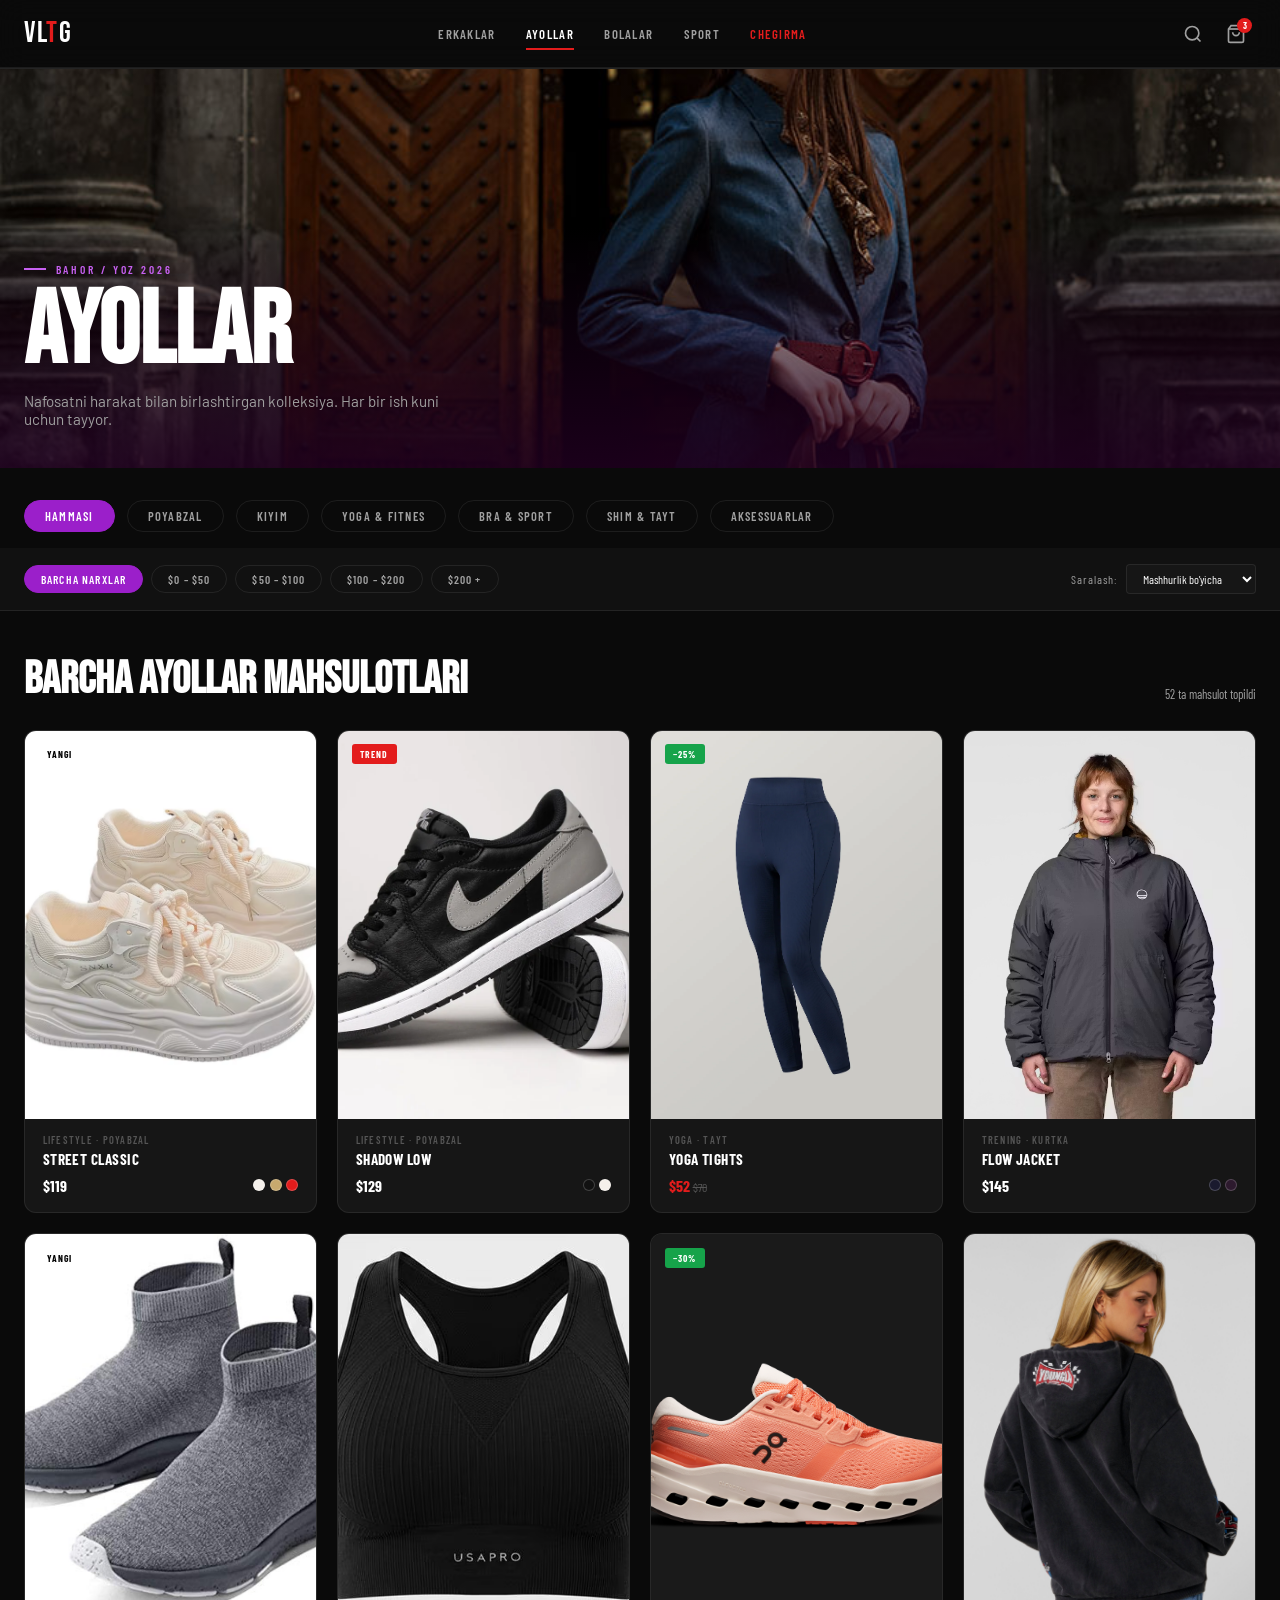
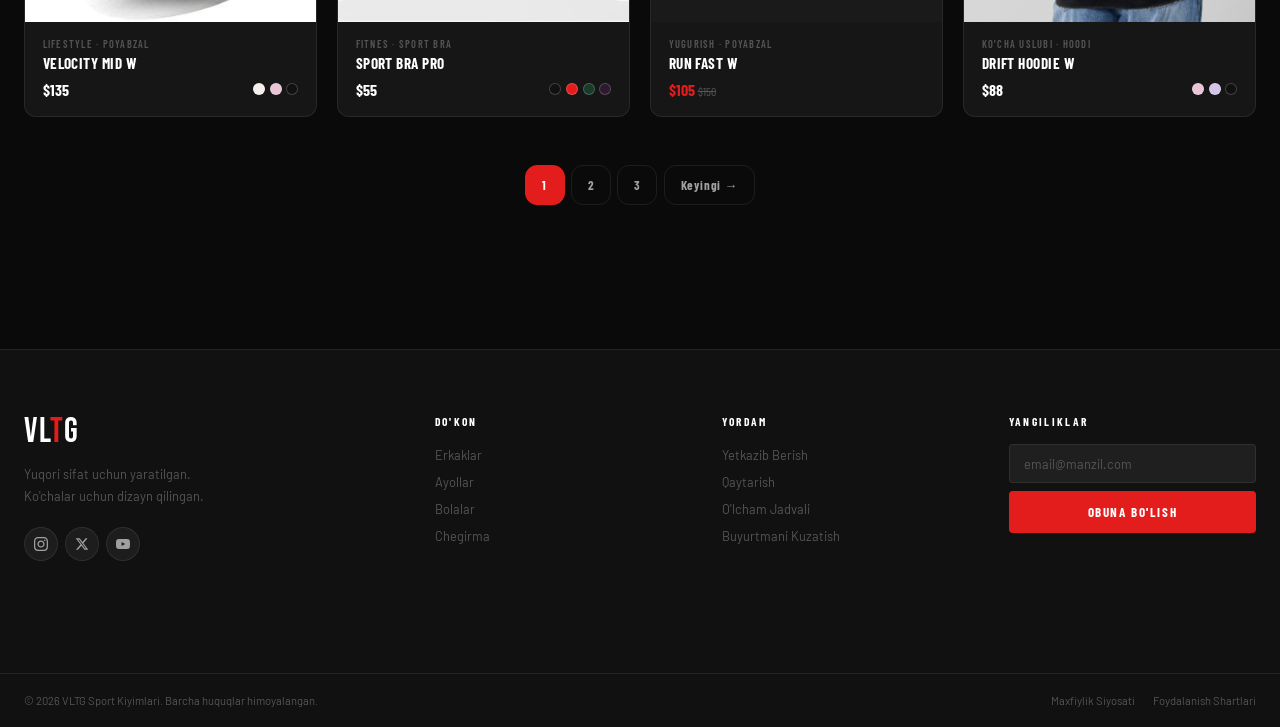
==== ayollar.html @ 0adfefeb "Add files via upload" ====
<!DOCTYPE html>
<html lang="uz">
<head>
  <meta charset="UTF-8" />
  <meta name="viewport" content="width=device-width, initial-scale=1.0" />
  <title>VLTG — Ayollar</title>
  <link rel="preconnect" href="https://fonts.googleapis.com" />
  <link rel="preconnect" href="https://fonts.gstatic.com" crossorigin />
  <link href="https://fonts.googleapis.com/css2?family=Bebas+Neue&family=Barlow:wght@300;400;500;600;700&family=Barlow+Condensed:wght@400;600;700;800&display=swap" rel="stylesheet" />
  <link rel="stylesheet" href="pages.css" />
  <style>
    /* Ayollar sahifasiga xos rang — binafsha akcent qo'shish */
    .page-hero__overlay { background: linear-gradient(to top, rgba(30,0,30,0.88) 0%, rgba(0,0,0,0.22) 60%); }
    .subcat-link.active, .subcat-link:hover, .chip.active, .chip:hover { background: #9b1fca; border-color: #9b1fca; }
    .page-hero__eyebrow { color: #c660f0; }
    .page-hero__eyebrow::before { background: #c660f0; }
  </style>
</head>
<body>

  <!-- HEADER -->
  <header class="site-header">
    <div class="header-inner">
      <input type="checkbox" id="nav-toggle" class="nav-toggle-checkbox" />
      <a href="../index.html" class="logo">VL<span>T</span>G</a>
      <nav class="main-nav">
        <ul class="nav-list">
          <li><a href="erkaklar.html" class="nav-link">Erkaklar</a></li>
          <li><a href="ayollar.html" class="nav-link active">Ayollar</a></li>
          <li><a href="bolalar.html" class="nav-link">Bolalar</a></li>
          <li><a href="sport.html" class="nav-link">Sport</a></li>
          <li><a href="chegirma.html" class="nav-link nav-link--sale">Chegirma</a></li>
        </ul>
      </nav>
      <div class="header-actions">
        <a href="#" class="header-icon"><svg viewBox="0 0 24 24" fill="none" stroke="currentColor" stroke-width="2"><circle cx="11" cy="11" r="8"/><path d="m21 21-4.35-4.35"/></svg></a>
        <a href="#" class="header-icon cart-icon">
          <svg viewBox="0 0 24 24" fill="none" stroke="currentColor" stroke-width="2"><path d="M6 2 3 6v14a2 2 0 0 0 2 2h14a2 2 0 0 0 2-2V6l-3-4z"/><line x1="3" y1="6" x2="21" y2="6"/><path d="M16 10a4 4 0 0 1-8 0"/></svg>
          <span class="cart-badge">3</span>
        </a>
        <label for="nav-toggle" class="hamburger"><span></span><span></span><span></span></label>
      </div>
    </div>
    <div class="mobile-nav">
      <ul class="mobile-nav-list">
        <li><a href="erkaklar.html">Erkaklar</a></li>
        <li><a href="ayollar.html">Ayollar</a></li>
        <li><a href="bolalar.html">Bolalar</a></li>
        <li><a href="sport.html">Sport</a></li>
        <li><a href="chegirma.html" class="sale-link">Chegirma</a></li>
        <li class="mobile-nav-divider"></li>
        <li><a href="#">Savat (3)</a></li>
      </ul>
    </div>
  </header>

  <!-- HERO -->
  <section class="page-hero">
    <div class="page-hero__img">
      <img src="img/WomenBackg.jpg" alt="Ayollar kolleksiyasi" />
    </div>
    <div class="page-hero__overlay"></div>
    <div class="page-hero__content">
      <p class="page-hero__eyebrow">Bahor / Yoz 2026</p>
      <h1 class="page-hero__title">AYOLLAR</h1>
      <p class="page-hero__desc">Nafosatni harakat bilan birlashtirgan kolleksiya. Har bir ish kuni uchun tayyor.</p>
    </div>
  </section>

  <main>
    <div class="container">
      <nav class="subcats">
        <a href="#" class="subcat-link active">Hammasi</a>
        <a href="#" class="subcat-link">Poyabzal</a>
        <a href="#" class="subcat-link">Kiyim</a>
        <a href="#" class="subcat-link">Yoga & Fitnes</a>
        <a href="#" class="subcat-link">Bra & Sport</a>
        <a href="#" class="subcat-link">Shim & Tayt</a>
        <a href="#" class="subcat-link">Aksessuarlar</a>
      </nav>
    </div>

    <div class="filter-bar">
      <div class="container filter-bar__inner">
        <div class="filter-chips">
          <button class="chip active">Barcha narxlar</button>
          <button class="chip">$0 – $50</button>
          <button class="chip">$50 – $100</button>
          <button class="chip">$100 – $200</button>
          <button class="chip">$200 +</button>
        </div>
        <div class="filter-sort">
          <span>Saralash:</span>
          <select>
            <option>Mashhurlik bo'yicha</option>
            <option>Narx: past → yuqori</option>
            <option>Narx: yuqori → past</option>
            <option>Eng yangi</option>
          </select>
        </div>
      </div>
    </div>

    <section class="products-section">
      <div class="container">

        <div class="section-head">
          <h2>Barcha Ayollar Mahsulotlari</h2>
          <span style="font-family:var(--font-cond);font-size:0.8rem;color:var(--clr-text-2)">52 ta mahsulot topildi</span>
        </div>

        <div class="products-grid-page">

          <!-- 1 -->
          <article class="product-card">
            <div class="product-card__media">
              <img src="img/StreetClassic.avif" alt="Street Classic" loading="lazy" />
              <div class="product-card__badges"><span class="badge badge--new">Yangi</span></div>
              <div class="product-card__actions">
                <a href="#" class="btn btn--primary btn--sm" style="flex:1">Savatga</a>
                <button class="product-card__fav"><svg viewBox="0 0 24 24" fill="none" stroke="#000" stroke-width="2"><path d="M20.84 4.61a5.5 5.5 0 0 0-7.78 0L12 5.67l-1.06-1.06a5.5 5.5 0 0 0-7.78 7.78l1.06 1.06L12 21.23l7.78-7.78 1.06-1.06a5.5 5.5 0 0 0 0-7.78z"/></svg></button>
              </div>
            </div>
            <div class="product-card__info">
              <p class="product-card__cat">Lifestyle · Poyabzal</p>
              <h3 class="product-card__name">Street Classic</h3>
              <div class="product-card__bottom">
                <span class="product-card__price">$119</span>
                <div class="product-card__colors">
                  <span class="color-dot" style="background:#f5f0eb"></span>
                  <span class="color-dot" style="background:#c8a96e"></span>
                  <span class="color-dot" style="background:#e31c1c"></span>
                </div>
              </div>
            </div>
          </article>

          <!-- 2 -->
          <article class="product-card">
            <div class="product-card__media">
              <img src="img/ShadowLow.webp" alt="Shadow Low" loading="lazy" />
              <div class="product-card__badges"><span class="badge badge--hot">Trend</span></div>
              <div class="product-card__actions">
                <a href="#" class="btn btn--primary btn--sm" style="flex:1">Savatga</a>
                <button class="product-card__fav"><svg viewBox="0 0 24 24" fill="none" stroke="#000" stroke-width="2"><path d="M20.84 4.61a5.5 5.5 0 0 0-7.78 0L12 5.67l-1.06-1.06a5.5 5.5 0 0 0-7.78 7.78l1.06 1.06L12 21.23l7.78-7.78 1.06-1.06a5.5 5.5 0 0 0 0-7.78z"/></svg></button>
              </div>
            </div>
            <div class="product-card__info">
              <p class="product-card__cat">Lifestyle · Poyabzal</p>
              <h3 class="product-card__name">Shadow Low</h3>
              <div class="product-card__bottom">
                <span class="product-card__price">$129</span>
                <div class="product-card__colors">
                  <span class="color-dot" style="background:#111"></span>
                  <span class="color-dot" style="background:#f5f0eb"></span>
                </div>
              </div>
            </div>
          </article>

          <!-- 3 -->
          <article class="product-card">
            <div class="product-card__media">
              <img src="img/YogaTights.webp" alt="Yoga Tights" loading="lazy" />
              <div class="product-card__badges"><span class="badge badge--sale">−25%</span></div>
              <div class="product-card__actions">
                <a href="#" class="btn btn--primary btn--sm" style="flex:1">Savatga</a>
                <button class="product-card__fav"><svg viewBox="0 0 24 24" fill="none" stroke="#000" stroke-width="2"><path d="M20.84 4.61a5.5 5.5 0 0 0-7.78 0L12 5.67l-1.06-1.06a5.5 5.5 0 0 0-7.78 7.78l1.06 1.06L12 21.23l7.78-7.78 1.06-1.06a5.5 5.5 0 0 0 0-7.78z"/></svg></button>
              </div>
            </div>
            <div class="product-card__info">
              <p class="product-card__cat">Yoga · Tayt</p>
              <h3 class="product-card__name">Yoga Tights</h3>
              <div class="product-card__bottom">
                <div>
                  <span class="product-card__price product-card__price--sale">$52</span>
                  <span class="product-card__price-orig">$70</span>
                </div>
              </div>
            </div>
          </article>

          <!-- 4 -->
          <article class="product-card">
            <div class="product-card__media">
              <img src="img/FlowJacket.avif" alt="Flow Jacket" loading="lazy" />
              <div class="product-card__actions">
                <a href="#" class="btn btn--primary btn--sm" style="flex:1">Savatga</a>
                <button class="product-card__fav"><svg viewBox="0 0 24 24" fill="none" stroke="#000" stroke-width="2"><path d="M20.84 4.61a5.5 5.5 0 0 0-7.78 0L12 5.67l-1.06-1.06a5.5 5.5 0 0 0-7.78 7.78l1.06 1.06L12 21.23l7.78-7.78 1.06-1.06a5.5 5.5 0 0 0 0-7.78z"/></svg></button>
              </div>
            </div>
            <div class="product-card__info">
              <p class="product-card__cat">Trening · Kurtka</p>
              <h3 class="product-card__name">Flow Jacket</h3>
              <div class="product-card__bottom">
                <span class="product-card__price">$145</span>
                <div class="product-card__colors">
                  <span class="color-dot" style="background:#1a1a2e"></span>
                  <span class="color-dot" style="background:#2d1a2e"></span>
                </div>
              </div>
            </div>
          </article>

          <!-- 5 -->
          <article class="product-card">
            <div class="product-card__media">
              <img src="img/VelocityMidW.jpg" alt="Velocity Mid w" loading="lazy" />
              <div class="product-card__badges"><span class="badge badge--new">Yangi</span></div>
              <div class="product-card__actions">
                <a href="#" class="btn btn--primary btn--sm" style="flex:1">Savatga</a>
                <button class="product-card__fav"><svg viewBox="0 0 24 24" fill="none" stroke="#000" stroke-width="2"><path d="M20.84 4.61a5.5 5.5 0 0 0-7.78 0L12 5.67l-1.06-1.06a5.5 5.5 0 0 0-7.78 7.78l1.06 1.06L12 21.23l7.78-7.78 1.06-1.06a5.5 5.5 0 0 0 0-7.78z"/></svg></button>
              </div>
            </div>
            <div class="product-card__info">
              <p class="product-card__cat">Lifestyle · Poyabzal</p>
              <h3 class="product-card__name">Velocity Mid W</h3>
              <div class="product-card__bottom">
                <span class="product-card__price">$135</span>
                <div class="product-card__colors">
                  <span class="color-dot" style="background:#f5f0eb"></span>
                  <span class="color-dot" style="background:#e8c4d4"></span>
                  <span class="color-dot" style="background:#111"></span>
                </div>
              </div>
            </div>
          </article>

          <!-- 6 -->
          <article class="product-card">
            <div class="product-card__media">
              <img src="img/SportBraPro.avif" alt="Sport Bra Pro" loading="lazy" />
              <div class="product-card__actions">
                <a href="#" class="btn btn--primary btn--sm" style="flex:1">Savatga</a>
                <button class="product-card__fav"><svg viewBox="0 0 24 24" fill="none" stroke="#000" stroke-width="2"><path d="M20.84 4.61a5.5 5.5 0 0 0-7.78 0L12 5.67l-1.06-1.06a5.5 5.5 0 0 0-7.78 7.78l1.06 1.06L12 21.23l7.78-7.78 1.06-1.06a5.5 5.5 0 0 0 0-7.78z"/></svg></button>
              </div>
            </div>
            <div class="product-card__info">
              <p class="product-card__cat">Fitnes · Sport Bra</p>
              <h3 class="product-card__name">Sport Bra Pro</h3>
              <div class="product-card__bottom">
                <span class="product-card__price">$55</span>
                <div class="product-card__colors">
                  <span class="color-dot" style="background:#111"></span>
                  <span class="color-dot" style="background:#e31c1c"></span>
                  <span class="color-dot" style="background:#1a3a2a"></span>
                  <span class="color-dot" style="background:#2d1a2e"></span>
                </div>
              </div>
            </div>
          </article>

          <!-- 7 -->
          <article class="product-card">
            <div class="product-card__media">
              <img src="img/RunFastW.webp" alt="Run Fast W" loading="lazy" />
              <div class="product-card__badges"><span class="badge badge--sale">−30%</span></div>
              <div class="product-card__actions">
                <a href="#" class="btn btn--primary btn--sm" style="flex:1">Savatga</a>
                <button class="product-card__fav"><svg viewBox="0 0 24 24" fill="none" stroke="#000" stroke-width="2"><path d="M20.84 4.61a5.5 5.5 0 0 0-7.78 0L12 5.67l-1.06-1.06a5.5 5.5 0 0 0-7.78 7.78l1.06 1.06L12 21.23l7.78-7.78 1.06-1.06a5.5 5.5 0 0 0 0-7.78z"/></svg></button>
              </div>
            </div>
            <div class="product-card__info">
              <p class="product-card__cat">Yugurish · Poyabzal</p>
              <h3 class="product-card__name">Run Fast W</h3>
              <div class="product-card__bottom">
                <div>
                  <span class="product-card__price product-card__price--sale">$105</span>
                  <span class="product-card__price-orig">$150</span>
                </div>
              </div>
            </div>
          </article>

          <!-- 8 -->
          <article class="product-card">
            <div class="product-card__media">
              <img src="img/DriftHoodieW.jpg" alt="Drift Hoodie W" loading="lazy" />
              <div class="product-card__actions">
                <a href="#" class="btn btn--primary btn--sm" style="flex:1">Savatga</a>
                <button class="product-card__fav"><svg viewBox="0 0 24 24" fill="none" stroke="#000" stroke-width="2"><path d="M20.84 4.61a5.5 5.5 0 0 0-7.78 0L12 5.67l-1.06-1.06a5.5 5.5 0 0 0-7.78 7.78l1.06 1.06L12 21.23l7.78-7.78 1.06-1.06a5.5 5.5 0 0 0 0-7.78z"/></svg></button>
              </div>
            </div>
            <div class="product-card__info">
              <p class="product-card__cat">Ko'cha uslubi · Hoodi</p>
              <h3 class="product-card__name">Drift Hoodie W</h3>
              <div class="product-card__bottom">
                <span class="product-card__price">$88</span>
                <div class="product-card__colors">
                  <span class="color-dot" style="background:#e8c4d4"></span>
                  <span class="color-dot" style="background:#d4c4e8"></span>
                  <span class="color-dot" style="background:#111"></span>
                </div>
              </div>
            </div>
          </article>

        </div>

        <div class="pagination">
          <button class="page-btn active">1</button>
          <button class="page-btn">2</button>
          <button class="page-btn">3</button>
          <button class="page-btn page-btn--wide">Keyingi →</button>
        </div>

      </div>
    </section>
  </main>

  <!-- FOOTER -->
  <footer class="site-footer">
    <div class="footer-top">
      <div class="container">
        <div class="footer-grid">
          <div class="footer-col footer-col--brand">
            <a href="../index.html" class="logo footer-logo">VL<span>T</span>G</a>
            <p class="footer-tagline">Yuqori sifat uchun yaratilgan.<br />Ko'chalar uchun dizayn qilingan.</p>
            <div class="footer-social">
              <a href="#" class="social-link"><svg viewBox="0 0 24 24" fill="currentColor"><path d="M12 2.163c3.204 0 3.584.012 4.85.07 3.252.148 4.771 1.691 4.919 4.919.058 1.265.069 1.645.069 4.849 0 3.205-.012 3.584-.069 4.849-.149 3.225-1.664 4.771-4.919 4.919-1.266.058-1.644.07-4.85.07-3.204 0-3.584-.012-4.849-.07-3.26-.149-4.771-1.699-4.919-4.92-.058-1.265-.07-1.644-.07-4.849 0-3.204.013-3.583.07-4.849.149-3.227 1.664-4.771 4.919-4.919 1.266-.057 1.645-.069 4.849-.069zm0-2.163c-3.259 0-3.667.014-4.947.072-4.358.2-6.78 2.618-6.98 6.98-.059 1.281-.073 1.689-.073 4.948 0 3.259.014 3.668.072 4.948.2 4.358 2.618 6.78 6.98 6.98 1.281.058 1.689.072 4.948.072 3.259 0 3.668-.014 4.948-.072 4.354-.2 6.782-2.618 6.979-6.98.059-1.28.073-1.689.073-4.948 0-3.259-.014-3.667-.072-4.947-.196-4.354-2.617-6.78-6.979-6.98-1.281-.059-1.69-.073-4.949-.073zm0 5.838c-3.403 0-6.162 2.759-6.162 6.162s2.759 6.163 6.162 6.163 6.162-2.759 6.162-6.163c0-3.403-2.759-6.162-6.162-6.162zm0 10.162c-2.209 0-4-1.79-4-4 0-2.209 1.791-4 4-4s4 1.791 4 4c0 2.21-1.791 4-4 4zm6.406-11.845c-.796 0-1.441.645-1.441 1.44s.645 1.44 1.441 1.44c.795 0 1.439-.645 1.439-1.44s-.644-1.44-1.439-1.44z"/></svg></a>
              <a href="#" class="social-link"><svg viewBox="0 0 24 24" fill="currentColor"><path d="M18.244 2.25h3.308l-7.227 8.26 8.502 11.24H16.17l-5.214-6.817L4.99 21.75H1.68l7.73-8.835L1.254 2.25H8.08l4.713 6.231zm-1.161 17.52h1.833L7.084 4.126H5.117z"/></svg></a>
              <a href="#" class="social-link"><svg viewBox="0 0 24 24" fill="currentColor"><path d="M23.498 6.186a3.016 3.016 0 0 0-2.122-2.136C19.505 3.545 12 3.545 12 3.545s-7.505 0-9.377.505A3.017 3.017 0 0 0 .502 6.186C0 8.07 0 12 0 12s0 3.93.502 5.814a3.016 3.016 0 0 0 2.122 2.136c1.871.505 9.376.505 9.376.505s7.505 0 9.377-.505a3.015 3.015 0 0 0 2.122-2.136C24 15.93 24 12 24 12s0-3.93-.502-5.814zM9.545 15.568V8.432L15.818 12l-6.273 3.568z"/></svg></a>
            </div>
          </div>
          <div class="footer-col">
            <h5 class="footer-col__title">Do'kon</h5>
            <ul class="footer-links">
              <li><a href="erkaklar.html">Erkaklar</a></li>
              <li><a href="ayollar.html">Ayollar</a></li>
              <li><a href="bolalar.html">Bolalar</a></li>
              <li><a href="chegirma.html">Chegirma</a></li>
            </ul>
          </div>
          <div class="footer-col">
            <h5 class="footer-col__title">Yordam</h5>
            <ul class="footer-links">
              <li><a href="#">Yetkazib Berish</a></li>
              <li><a href="#">Qaytarish</a></li>
              <li><a href="#">O'lcham Jadvali</a></li>
              <li><a href="#">Buyurtmani Kuzatish</a></li>
            </ul>
          </div>
          <div class="footer-col">
            <h5 class="footer-col__title">Yangiliklar</h5>
            <div style="display:flex;flex-direction:column;gap:0.5rem">
              <input type="email" placeholder="email@manzil.com" class="newsletter-input" />
              <a href="#" class="btn btn--primary" style="text-align:center">Obuna Bo'lish</a>
            </div>
          </div>
        </div>
      </div>
    </div>
    <div class="footer-bottom">
      <div class="container footer-bottom-inner">
        <p class="footer-legal">&copy; 2026 VLTG Sport Kiyimlari. Barcha huquqlar himoyalangan.</p>
        <div class="footer-legal-links">
          <a href="#">Maxfiylik Siyosati</a>
          <a href="#">Foydalanish Shartlari</a>
        </div>
      </div>
    </div>
  </footer>

</body>
</html>
---- pages.css ----
/* ================================================
   VLTG — pages.css
   Barcha bo'lim sahifalari uchun umumiy uslublar
   ================================================ */

/* ── CSS O'ZGARUVCHILARI ─────────────────────── */
:root {
  --clr-bg:        #0a0a0a;
  --clr-bg-2:      #111111;
  --clr-bg-3:      #1a1a1a;
  --clr-surface:   #161616;
  --clr-border:    rgba(255,255,255,0.08);
  --clr-border-2:  rgba(255,255,255,0.16);

  --clr-text:      #ffffff;
  --clr-text-2:    #a0a0a0;
  --clr-text-3:    #555555;

  --clr-accent:    #e31c1c;
  --clr-accent-h:  #ff2828;
  --clr-accent-bg: rgba(227,28,28,0.12);

  --font-display: 'Bebas Neue', sans-serif;
  --font-cond:    'Barlow Condensed', sans-serif;
  --font-body:    'Barlow', sans-serif;

  --header-h: 68px;
  --ease:     cubic-bezier(0.22, 1, 0.36, 1);
  --radius:   12px;
}

/* ── RESET ───────────────────────────────────── */
*, *::before, *::after { box-sizing: border-box; margin: 0; padding: 0; }
html { scroll-behavior: smooth; }
body {
  background: var(--clr-bg);
  color: var(--clr-text);
  font-family: var(--font-body);
  -webkit-font-smoothing: antialiased;
  overflow-x: hidden;
}
img  { display: block; width: 100%; height: 100%; object-fit: cover; }
a    { color: inherit; text-decoration: none; }
ul   { list-style: none; }

/* ── YORDAMCHI ───────────────────────────────── */
.container { max-width: 1300px; margin-inline: auto; padding-inline: 1.5rem; }

/* ── TUGMALAR ────────────────────────────────── */
.btn {
  display: inline-flex; align-items: center; justify-content: center;
  padding: 0.7rem 1.9rem;
  font-family: var(--font-cond);
  font-size: 0.82rem; font-weight: 700;
  letter-spacing: 0.12em; text-transform: uppercase;
  border-radius: 4px; white-space: nowrap;
  transition: background 170ms, color 170ms, border-color 170ms,
              transform 170ms, box-shadow 280ms;
}
.btn:hover { transform: translateY(-2px); }
.btn:active { transform: translateY(0); }

.btn--primary { background: var(--clr-accent); color: #fff; border: 2px solid var(--clr-accent); }
.btn--primary:hover { background: var(--clr-accent-h); border-color: var(--clr-accent-h); box-shadow: 0 8px 24px rgba(227,28,28,0.38); }

.btn--ghost { background: transparent; color: #fff; border: 2px solid rgba(255,255,255,0.32); }
.btn--ghost:hover { border-color: #fff; }

.btn--outline { background: transparent; color: var(--clr-accent); border: 2px solid var(--clr-accent); }
.btn--outline:hover { background: var(--clr-accent); color: #fff; box-shadow: 0 6px 20px rgba(227,28,28,0.3); }

.btn--sm { padding: 0.48rem 1.1rem; font-size: 0.75rem; }
.btn--icon { padding: 0.55rem; border-radius: 50%; width: 36px; height: 36px; }

/* ── LOGO ────────────────────────────────────── */
.logo { font-family: var(--font-display); font-size: 1.9rem; letter-spacing: 0.05em; line-height: 1; transition: opacity 150ms; }
.logo span { color: var(--clr-accent); }
.logo:hover { opacity: 0.8; }

/* ── HEADER ──────────────────────────────────── */
.site-header {
  position: fixed; inset: 0 0 auto 0; z-index: 200;
  height: var(--header-h);
  background: rgba(10,10,10,0.9);
  backdrop-filter: blur(14px);
  border-bottom: 1px solid var(--clr-border);
}
.header-inner {
  display: flex; align-items: center; justify-content: space-between;
  height: 100%; max-width: 1300px;
  margin-inline: auto; padding-inline: 1.5rem; gap: 2rem;
}
.nav-toggle-checkbox { display: none; }

.main-nav { flex: 1; display: flex; justify-content: center; }
.nav-list  { display: flex; align-items: center; gap: 0.2rem; }

.nav-link {
  display: block; padding: 0.5rem 0.85rem;
  font-family: var(--font-cond); font-weight: 600;
  font-size: 0.8rem; letter-spacing: 0.1em; text-transform: uppercase;
  color: var(--clr-text-2); position: relative; transition: color 150ms;
}
.nav-link::after {
  content: ''; position: absolute; bottom: 0; left: 50%; right: 50%;
  height: 2px; background: var(--clr-accent);
  transition: left 280ms var(--ease), right 280ms var(--ease);
}
.nav-link:hover, .nav-link.active { color: #fff; }
.nav-link:hover::after, .nav-link.active::after { left: 0.85rem; right: 0.85rem; }
.nav-link--sale { color: var(--clr-accent); }
.nav-link--sale:hover { color: var(--clr-accent-h); }

.header-actions { display: flex; align-items: center; gap: 0.2rem; }
.header-icon {
  display: flex; align-items: center; justify-content: center;
  width: 40px; height: 40px; border-radius: 50%;
  color: var(--clr-text-2); transition: color 150ms, background 150ms;
}
.header-icon svg { width: 20px; height: 20px; }
.header-icon:hover { color: #fff; background: rgba(255,255,255,0.07); }
.cart-icon { position: relative; }
.cart-badge {
  position: absolute; top: 4px; right: 4px;
  background: var(--clr-accent); color: #fff;
  font-family: var(--font-cond); font-size: 0.58rem; font-weight: 700;
  width: 15px; height: 15px; border-radius: 50%;
  display: flex; align-items: center; justify-content: center;
}
.hamburger {
  display: none; flex-direction: column; justify-content: center;
  gap: 5px; width: 40px; height: 40px; cursor: pointer; padding: 0.5rem;
}
.hamburger span { display: block; height: 2px; background: #fff; border-radius: 2px; transition: transform 280ms var(--ease), opacity 150ms; }
.nav-toggle-checkbox:checked ~ .header-inner .hamburger span:nth-child(1) { transform: translateY(7px) rotate(45deg); }
.nav-toggle-checkbox:checked ~ .header-inner .hamburger span:nth-child(2) { opacity: 0; }
.nav-toggle-checkbox:checked ~ .header-inner .hamburger span:nth-child(3) { transform: translateY(-7px) rotate(-45deg); }

.mobile-nav {
  position: absolute; top: var(--header-h); left: 0; right: 0;
  background: var(--clr-bg-2); border-bottom: 1px solid var(--clr-border);
  max-height: 0; overflow: hidden; transition: max-height 450ms var(--ease);
}
.nav-toggle-checkbox:checked ~ .mobile-nav { max-height: 400px; }
.mobile-nav-list { padding: 1rem 1.5rem 2rem; display: flex; flex-direction: column; gap: 0.2rem; }
.mobile-nav-list a {
  display: block; padding: 0.65rem 0;
  font-family: var(--font-cond); font-size: 1rem; font-weight: 600;
  letter-spacing: 0.08em; text-transform: uppercase;
  color: var(--clr-text-2); border-bottom: 1px solid var(--clr-border);
  transition: color 150ms, padding-left 180ms;
}
.mobile-nav-list a:hover { color: #fff; padding-left: 0.4rem; }
.mobile-nav-list .sale-link { color: var(--clr-accent); }
.mobile-nav-divider { height: 1px; background: var(--clr-border); margin: 0.4rem 0; }

/* ── SAHIFA HERO BANNERI ─────────────────────── */
.page-hero {
  position: relative;
  height: 400px;
  margin-top: var(--header-h);
  overflow: hidden;
  display: flex;
  align-items: flex-end;
}
.page-hero__img { position: absolute; inset: 0; transition: transform 7s ease-out; }
.page-hero:hover .page-hero__img { transform: scale(1.04); }
.page-hero__overlay {
  position: absolute; inset: 0;
  background: linear-gradient(to top, rgba(0,0,0,0.85) 0%, rgba(0,0,0,0.25) 60%);
}
.page-hero__content {
  position: relative; z-index: 2;
  width: 100%; max-width: 1300px; margin-inline: auto;
  padding: 0 1.5rem 2.5rem;
}
.page-hero__eyebrow {
  font-family: var(--font-cond); font-size: 0.72rem; font-weight: 600;
  letter-spacing: 0.25em; text-transform: uppercase;
  color: var(--clr-accent); margin-bottom: 0.6rem;
  display: flex; align-items: center; gap: 0.6rem;
}
.page-hero__eyebrow::before { content: ''; display: block; width: 22px; height: 2px; background: var(--clr-accent); }
.page-hero__title { font-family: var(--font-display); font-size: clamp(3.5rem, 8vw, 7rem); line-height: 0.92; }
.page-hero__desc { font-size: 0.95rem; color: var(--clr-text-2); margin-top: 0.75rem; max-width: 420px; }

/* ── FILTR / SARALASH PANELI ─────────────────── */
.filter-bar {
  background: var(--clr-bg-2);
  border-bottom: 1px solid var(--clr-border);
  padding-block: 1rem;
  position: sticky;
  top: var(--header-h);
  z-index: 100;
}
.filter-bar__inner {
  display: flex; align-items: center;
  justify-content: space-between; gap: 1rem; flex-wrap: wrap;
}
.filter-chips { display: flex; gap: 0.5rem; flex-wrap: wrap; }
.chip {
  font-family: var(--font-cond); font-size: 0.72rem; font-weight: 600;
  letter-spacing: 0.1em; text-transform: uppercase;
  padding: 0.4rem 1rem; border-radius: 999px;
  border: 1px solid var(--clr-border); color: var(--clr-text-2);
  background: transparent; cursor: pointer;
  transition: background 150ms, color 150ms, border-color 150ms;
}
.chip:hover, .chip.active {
  background: var(--clr-accent); border-color: var(--clr-accent); color: #fff;
}
.filter-sort {
  display: flex; align-items: center; gap: 0.5rem;
  font-family: var(--font-cond); font-size: 0.75rem;
  letter-spacing: 0.08em; color: var(--clr-text-2);
}
.filter-sort select {
  background: var(--clr-surface); border: 1px solid var(--clr-border);
  color: #fff; font-family: var(--font-cond); font-size: 0.75rem;
  padding: 0.38rem 0.75rem; border-radius: 4px; cursor: pointer; outline: none;
}

/* ── MAHSULOT PANJARASI ──────────────────────── */
.products-section { padding: 3rem 0 5rem; }
.products-grid-page {
  display: grid;
  grid-template-columns: repeat(4, 1fr);
  gap: 1.25rem;
}

/* ── MAHSULOT KARTASI ────────────────────────── */
.product-card {
  background: var(--clr-surface);
  border-radius: var(--radius);
  overflow: hidden;
  border: 1px solid var(--clr-border);
  transition: transform 280ms var(--ease), box-shadow 280ms var(--ease), border-color 280ms;
}
.product-card:hover { transform: translateY(-6px); box-shadow: 0 18px 45px rgba(0,0,0,0.55); border-color: var(--clr-border-2); }

.product-card__media { position: relative; aspect-ratio: 3/4; overflow: hidden; background: var(--clr-bg-3); }
.product-card__media img { transition: transform 480ms var(--ease); }
.product-card:hover .product-card__media img { transform: scale(1.07); }

.product-card__actions {
  position: absolute; bottom: 0; left: 0; right: 0;
  display: flex; gap: 0.4rem; padding: 0.85rem;
  background: linear-gradient(to top, rgba(0,0,0,0.6) 0%, transparent 100%);
  opacity: 0; transform: translateY(6px);
  transition: opacity 250ms, transform 250ms var(--ease);
}
.product-card:hover .product-card__actions { opacity: 1; transform: translateY(0); }
.product-card__actions .btn { flex: 1; font-size: 0.72rem; padding: 0.5rem; }
.product-card__fav {
  width: 36px; height: 36px; border-radius: 50%; flex-shrink: 0;
  background: rgba(255,255,255,0.9); border: none; cursor: pointer;
  display: flex; align-items: center; justify-content: center;
  transition: background 150ms;
}
.product-card__fav:hover { background: #fff; }
.product-card__fav svg { width: 16px; height: 16px; }

.product-card__badges {
  position: absolute; top: 0.85rem; left: 0.85rem;
  display: flex; flex-direction: column; gap: 0.3rem; z-index: 2;
}
.badge { font-family: var(--font-cond); font-size: 0.6rem; font-weight: 700; letter-spacing: 0.1em; text-transform: uppercase; padding: 0.25rem 0.55rem; border-radius: 3px; }
.badge--new  { background: #fff; color: #000; }
.badge--hot  { background: var(--clr-accent); color: #fff; }
.badge--sale { background: #16a34a; color: #fff; }
.badge--lim  { background: #b45309; color: #fff; }

.product-card__info { padding: 0.95rem 1.1rem 1.1rem; }
.product-card__cat { font-family: var(--font-cond); font-size: 0.65rem; font-weight: 600; letter-spacing: 0.12em; text-transform: uppercase; color: var(--clr-text-3); margin-bottom: 0.25rem; }
.product-card__name { font-family: var(--font-cond); font-size: 0.95rem; font-weight: 700; letter-spacing: 0.03em; text-transform: uppercase; margin-bottom: 0.5rem; }
.product-card__bottom { display: flex; align-items: center; justify-content: space-between; gap: 0.5rem; }
.product-card__price { font-family: var(--font-cond); font-size: 1rem; font-weight: 700; }
.product-card__price--sale { color: var(--clr-accent); }
.product-card__price-orig { font-family: var(--font-cond); font-size: 0.75rem; color: var(--clr-text-3); text-decoration: line-through; }
.product-card__colors { display: flex; gap: 0.3rem; }
.color-dot { width: 12px; height: 12px; border-radius: 50%; border: 1px solid rgba(255,255,255,0.2); cursor: pointer; transition: transform 150ms; }
.color-dot:hover { transform: scale(1.25); }

/* ── PAGINATION ──────────────────────────────── */
.pagination { display: flex; justify-content: center; gap: 0.4rem; padding-top: 3rem; padding-bottom: 4rem; }
.page-btn {
  font-family: var(--font-cond); font-size: 0.8rem; font-weight: 700;
  letter-spacing: 0.06em; width: 40px; height: 40px;
  border-radius: var(--radius); border: 1px solid var(--clr-border);
  background: transparent; color: var(--clr-text-2); cursor: pointer;
  display: flex; align-items: center; justify-content: center;
  transition: background 150ms, color 150ms, border-color 150ms;
}
.page-btn:hover { border-color: var(--clr-border-2); color: #fff; }
.page-btn.active { background: var(--clr-accent); border-color: var(--clr-accent); color: #fff; }
.page-btn--wide { width: auto; padding-inline: 1rem; }

/* ── CHEGIRMA BANNERI ────────────────────────── */
.sale-banner {
  position: relative; overflow: hidden; border-radius: var(--radius);
  margin: 2.5rem 0; padding: 2.5rem 2rem;
  background: linear-gradient(135deg, #1a0000 0%, #2d0000 40%, #0a0a0a 100%);
  border: 1px solid rgba(227,28,28,0.25);
  display: flex; align-items: center; justify-content: space-between; gap: 2rem; flex-wrap: wrap;
}
.sale-banner::before {
  content: '';
  position: absolute; right: -60px; top: -60px;
  width: 280px; height: 280px; border-radius: 50%;
  background: radial-gradient(circle, rgba(227,28,28,0.18) 0%, transparent 70%);
  pointer-events: none;
}
.sale-banner__text h3 { font-family: var(--font-display); font-size: 2.5rem; line-height: 0.95; margin-bottom: 0.4rem; }
.sale-banner__text h3 em { font-style: normal; color: var(--clr-accent); }
.sale-banner__text p { font-size: 0.85rem; color: var(--clr-text-2); }
.sale-banner__cta { display: flex; gap: 0.75rem; flex-wrap: wrap; }

/* ── KIYIM KATEGORIYALARI FILTER ─────────────── */
.subcats {
  display: flex; gap: 0.75rem; flex-wrap: wrap;
  padding: 2rem 0 1rem;
}
.subcat-link {
  font-family: var(--font-cond); font-size: 0.78rem; font-weight: 600;
  letter-spacing: 0.1em; text-transform: uppercase;
  padding: 0.5rem 1.25rem; border-radius: 999px;
  border: 1px solid var(--clr-border); color: var(--clr-text-2);
  transition: background 150ms, color 150ms, border-color 150ms;
}
.subcat-link:hover, .subcat-link.active { background: var(--clr-accent); border-color: var(--clr-accent); color: #fff; }

/* ── BO'LIM SARLAVHASI ───────────────────────── */
.section-head { display: flex; align-items: flex-end; justify-content: space-between; gap: 1rem; margin-bottom: 1.75rem; }
.section-head h2 { font-family: var(--font-display); font-size: clamp(1.8rem, 4vw, 2.8rem); line-height: 0.95; }
.section-head a { font-family: var(--font-cond); font-size: 0.78rem; font-weight: 600; letter-spacing: 0.1em; text-transform: uppercase; color: var(--clr-text-2); white-space: nowrap; transition: color 150ms; }
.section-head a:hover { color: #fff; }

/* ── PROMO KARTALAR (CHEGIRMA sahifasi) ──────── */
.promo-grid { display: grid; grid-template-columns: 1fr 1fr; gap: 1.25rem; margin-bottom: 3rem; }
.promo-card {
  position: relative; overflow: hidden; border-radius: var(--radius);
  min-height: 280px; display: flex; align-items: flex-end;
  border: 1px solid var(--clr-border); cursor: pointer;
}
.promo-card img { position: absolute; inset: 0; transition: transform 480ms var(--ease); }
.promo-card:hover img { transform: scale(1.06); }
.promo-card__overlay { position: absolute; inset: 0; background: linear-gradient(to top, rgba(0,0,0,0.75) 0%, rgba(0,0,0,0.1) 60%); }
.promo-card__content { position: relative; z-index: 2; padding: 1.5rem; }
.promo-card__label { font-family: var(--font-cond); font-size: 0.7rem; font-weight: 600; letter-spacing: 0.2em; text-transform: uppercase; color: var(--clr-accent); margin-bottom: 0.35rem; }
.promo-card__title { font-family: var(--font-display); font-size: clamp(1.8rem, 4vw, 3rem); line-height: 0.92; margin-bottom: 0.75rem; }
.promo-card--wide { grid-column: 1 / -1; min-height: 200px; }
.promo-card--wide .promo-card__title { font-size: clamp(2.5rem, 6vw, 5rem); }

/* ── COUNTDOWN (CHEGIRMA) ────────────────────── */
.countdown-row { display: flex; align-items: center; gap: 1.5rem; flex-wrap: wrap; padding: 2rem 0; }
.countdown-row .label { font-family: var(--font-cond); font-size: 0.78rem; font-weight: 600; letter-spacing: 0.15em; text-transform: uppercase; color: var(--clr-text-2); }
.countdown { display: flex; align-items: center; gap: 0.5rem; }
.cd-unit { background: var(--clr-surface); border: 1px solid var(--clr-border); border-radius: 8px; padding: 0.5rem 0.85rem; text-align: center; }
.cd-num { font-family: var(--font-display); font-size: 1.75rem; line-height: 1; }
.cd-lbl { font-family: var(--font-cond); font-size: 0.55rem; letter-spacing: 0.12em; text-transform: uppercase; color: var(--clr-text-3); }
.cd-sep { font-family: var(--font-display); font-size: 1.5rem; color: var(--clr-accent); margin-bottom: 0.4rem; }

/* ── SPORT KARTALAR ──────────────────────────── */
.sport-categories {
  display: grid;
  grid-template-columns: repeat(3, 1fr);
  gap: 1rem; margin-bottom: 3.5rem;
}
.sport-cat {
  position: relative; overflow: hidden;
  border-radius: var(--radius); aspect-ratio: 4/3;
  display: flex; align-items: flex-end; cursor: pointer;
}
.sport-cat img { position: absolute; inset: 0; transition: transform 480ms var(--ease); }
.sport-cat:hover img { transform: scale(1.07); }
.sport-cat__overlay { position: absolute; inset: 0; background: linear-gradient(to top, rgba(0,0,0,0.72) 0%, rgba(0,0,0,0.05) 55%); transition: background 280ms; }
.sport-cat:hover .sport-cat__overlay { background: linear-gradient(to top, rgba(180,15,15,0.6) 0%, rgba(0,0,0,0.1) 70%); }
.sport-cat__content { position: relative; z-index: 2; padding: 1.25rem; }
.sport-cat__title { font-family: var(--font-display); font-size: clamp(1.6rem, 3vw, 2.5rem); line-height: 1; margin-bottom: 0.25rem; }
.sport-cat__count { font-family: var(--font-cond); font-size: 0.65rem; font-weight: 500; letter-spacing: 0.15em; text-transform: uppercase; color: rgba(255,255,255,0.5); }

/* ── BOLALAR YOSH FILTRLARI ──────────────────── */
.age-filter { display: flex; gap: 0.75rem; margin-bottom: 2rem; flex-wrap: wrap; }
.age-btn {
  font-family: var(--font-cond); font-size: 0.8rem; font-weight: 700;
  letter-spacing: 0.08em; text-transform: uppercase;
  padding: 0.55rem 1.25rem; border-radius: var(--radius);
  border: 1px solid var(--clr-border); color: var(--clr-text-2);
  background: transparent; cursor: pointer;
  transition: background 150ms, color 150ms, border-color 150ms;
}
.age-btn:hover, .age-btn.active { background: var(--clr-accent); border-color: var(--clr-accent); color: #fff; }

/* ── FOOTER ──────────────────────────────────── */
.site-footer { background: var(--clr-bg-2); border-top: 1px solid var(--clr-border); }
.footer-top { padding-block: 4rem; }
.footer-grid { display: grid; grid-template-columns: 1.5fr repeat(3, 1fr); gap: 2.5rem; margin-bottom: 3rem; }
.footer-col--brand { display: flex; flex-direction: column; gap: 0.9rem; }
.footer-logo { font-size: 2.2rem; }
.footer-tagline { font-size: 0.8rem; color: var(--clr-text-3); line-height: 1.7; }
.footer-social { display: flex; gap: 0.45rem; margin-top: 0.35rem; }
.social-link {
  width: 34px; height: 34px; border-radius: 50%;
  background: rgba(255,255,255,0.05); border: 1px solid var(--clr-border);
  display: flex; align-items: center; justify-content: center;
  color: var(--clr-text-2); transition: background 150ms, border-color 150ms, color 150ms, transform 150ms;
}
.social-link svg { width: 14px; height: 14px; }
.social-link:hover { background: var(--clr-accent); border-color: var(--clr-accent); color: #fff; transform: translateY(-2px); }
.footer-col__title { font-family: var(--font-cond); font-size: 0.72rem; font-weight: 700; letter-spacing: 0.2em; text-transform: uppercase; margin-bottom: 1rem; }
.footer-links { display: flex; flex-direction: column; gap: 0.5rem; }
.footer-links a { font-size: 0.8rem; color: var(--clr-text-3); transition: color 150ms, padding-left 170ms; }
.footer-links a:hover { color: #fff; padding-left: 4px; }
.footer-newsletter {
  padding: 1.5rem; background: rgba(255,255,255,0.03);
  border: 1px solid var(--clr-border); border-radius: var(--radius);
  display: flex; align-items: center; justify-content: space-between; gap: 1.5rem; flex-wrap: wrap;
}
.newsletter-text h5 { font-family: var(--font-cond); font-size: 1rem; font-weight: 700; letter-spacing: 0.06em; text-transform: uppercase; margin-bottom: 0.2rem; }
.newsletter-text p { font-size: 0.78rem; color: var(--clr-text-3); }
.newsletter-form { display: flex; gap: 0.5rem; flex: 1; max-width: 420px; flex-wrap: wrap; }
.newsletter-input {
  flex: 1; min-width: 180px;
  padding: 0.65rem 0.9rem;
  background: rgba(255,255,255,0.06); border: 1px solid var(--clr-border);
  border-radius: 4px; color: #fff; font-family: var(--font-body); font-size: 0.8rem;
  outline: none; transition: border-color 150ms;
}
.newsletter-input::placeholder { color: var(--clr-text-3); }
.newsletter-input:focus { border-color: var(--clr-accent); }
.footer-bottom { border-top: 1px solid var(--clr-border); padding-block: 1.25rem; }
.footer-bottom-inner { display: flex; align-items: center; justify-content: space-between; gap: 1.5rem; flex-wrap: wrap; }
.footer-legal { font-size: 0.7rem; color: var(--clr-text-3); }
.footer-legal-links { display: flex; gap: 1.1rem; }
.footer-legal-links a { font-size: 0.7rem; color: var(--clr-text-3); transition: color 150ms; }
.footer-legal-links a:hover { color: #fff; }

/* ── RESPONSIVE ──────────────────────────────── */
@media (max-width: 1100px) {
  .products-grid-page { grid-template-columns: repeat(3, 1fr); }
  .footer-grid { grid-template-columns: repeat(2, 1fr); }
  .footer-col--brand { grid-column: 1 / -1; flex-direction: row; flex-wrap: wrap; align-items: flex-start; gap: 1.5rem; }
}
@media (max-width: 900px) {
  .main-nav { display: none; }
  .hamburger { display: flex; }
  .products-grid-page { grid-template-columns: repeat(2, 1fr); }
  .sport-categories { grid-template-columns: repeat(2, 1fr); }
  .promo-grid { grid-template-columns: 1fr; }
  .promo-card--wide { grid-column: auto; }
}
@media (max-width: 600px) {
  .page-hero { height: 300px; }
  .products-grid-page { grid-template-columns: repeat(2, 1fr); gap: 0.75rem; }
  .sport-categories { grid-template-columns: 1fr 1fr; }
  .footer-grid { grid-template-columns: 1fr 1fr; }
  .sale-banner { flex-direction: column; }
}
@media (max-width: 420px) {
  .products-grid-page { grid-template-columns: 1fr; }
  .footer-grid { grid-template-columns: 1fr; }
}
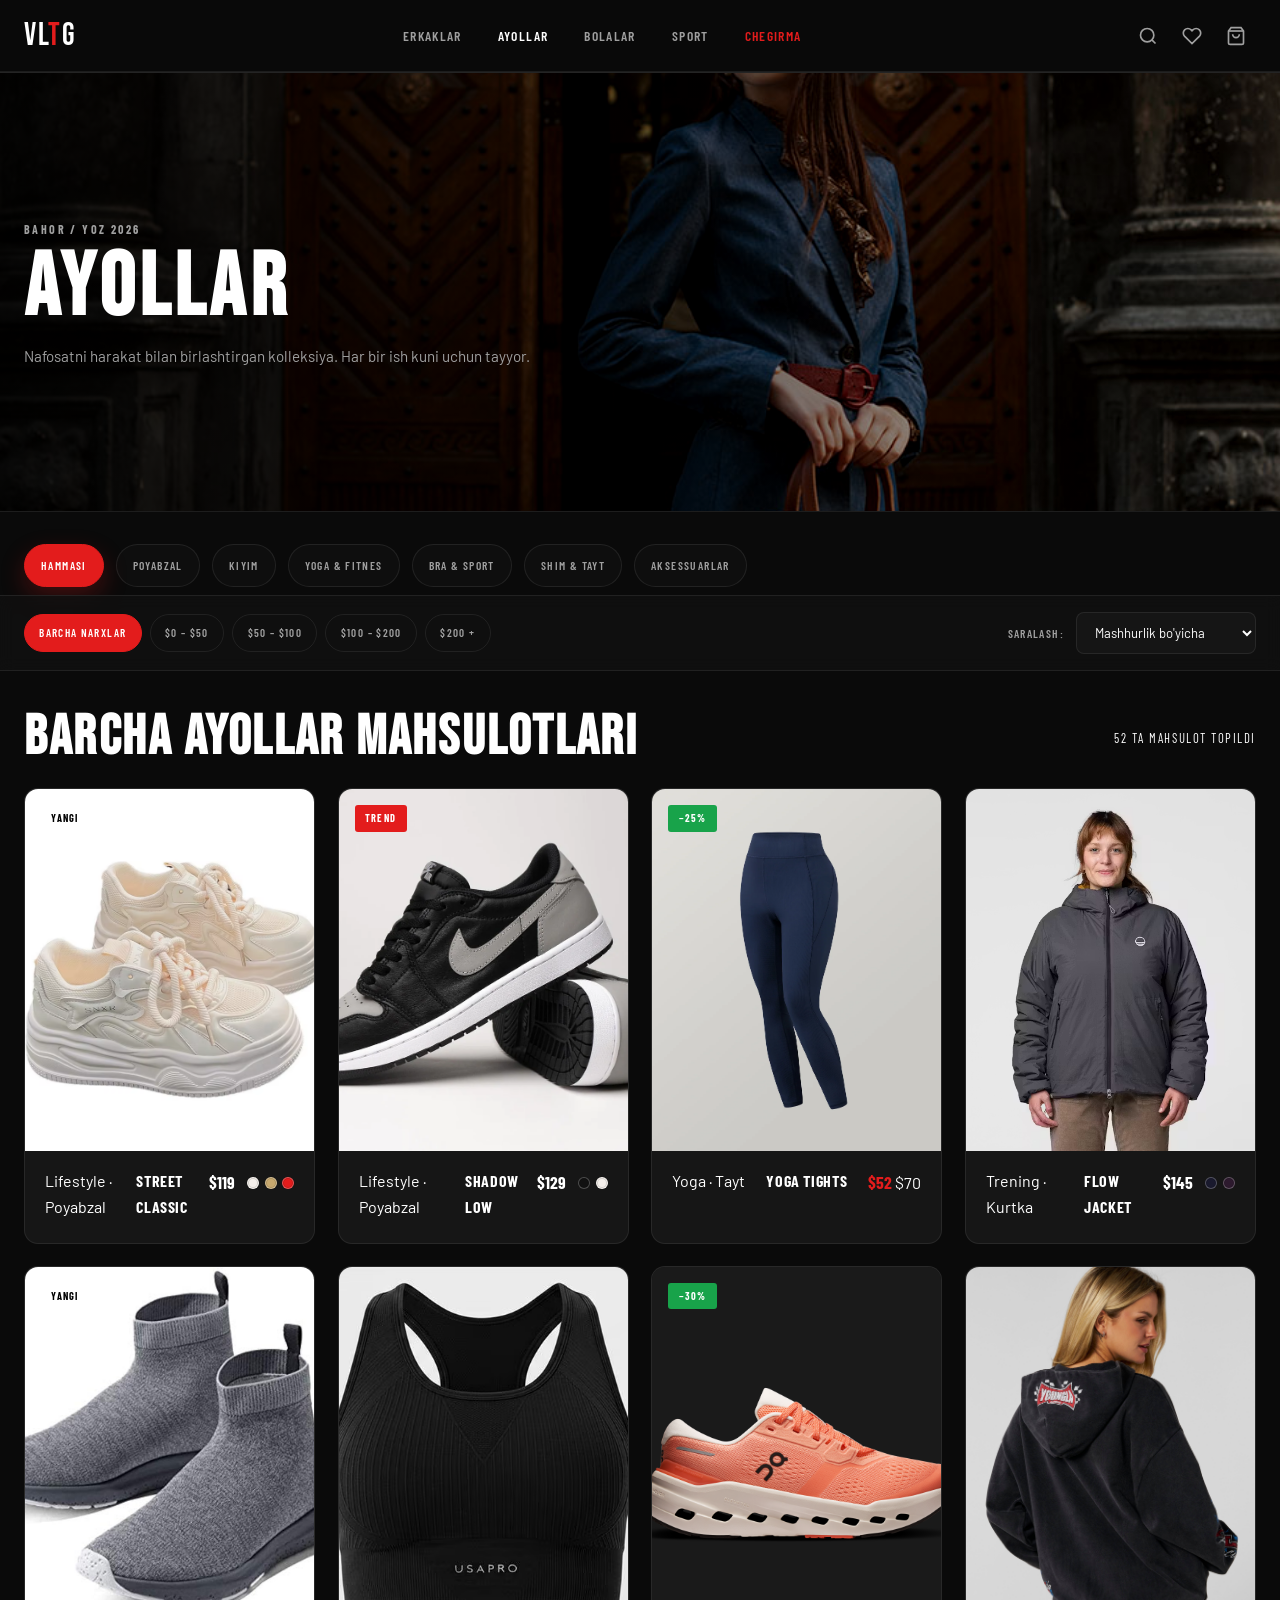
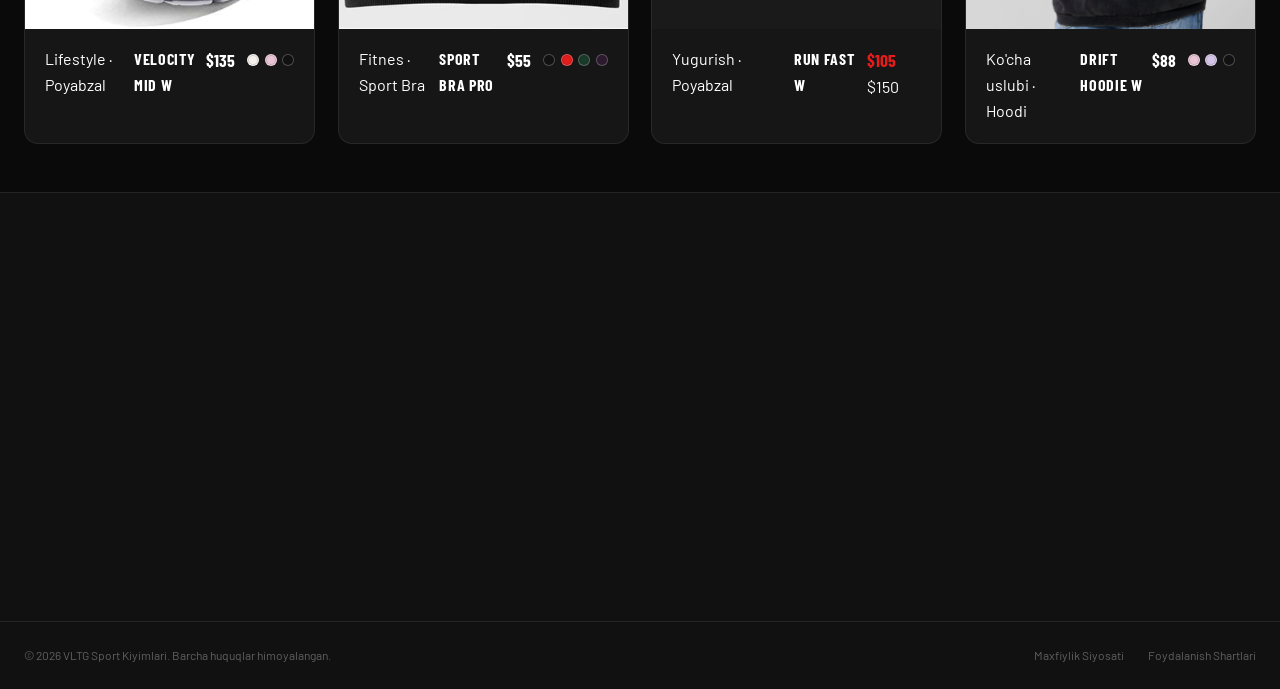
==== commit 7380c6d2: "Add files via upload" ====
--- a/ayollar.html
+++ b/ayollar.html
@@ -3,18 +3,11 @@
 <head>
   <meta charset="UTF-8" />
   <meta name="viewport" content="width=device-width, initial-scale=1.0" />
-  <title>VLTG — Ayollar</title>
-  <link rel="preconnect" href="https://fonts.googleapis.com" />
+  <title>Ayollar — VLTG</title>
   <link rel="preconnect" href="https://fonts.gstatic.com" crossorigin />
   <link href="https://fonts.googleapis.com/css2?family=Bebas+Neue&family=Barlow:wght@300;400;500;600;700&family=Barlow+Condensed:wght@400;600;700;800&display=swap" rel="stylesheet" />
-  <link rel="stylesheet" href="pages.css" />
-  <style>
-    /* Ayollar sahifasiga xos rang — binafsha akcent qo'shish */
-    .page-hero__overlay { background: linear-gradient(to top, rgba(30,0,30,0.88) 0%, rgba(0,0,0,0.22) 60%); }
-    .subcat-link.active, .subcat-link:hover, .chip.active, .chip:hover { background: #9b1fca; border-color: #9b1fca; }
-    .page-hero__eyebrow { color: #c660f0; }
-    .page-hero__eyebrow::before { background: #c660f0; }
-  </style>
+  <link rel="stylesheet" href="style.css" />
+  <link rel="stylesheet" href="components.css" />
 </head>
 <body>
 
@@ -22,7 +15,7 @@
   <header class="site-header">
     <div class="header-inner">
       <input type="checkbox" id="nav-toggle" class="nav-toggle-checkbox" />
-      <a href="../index.html" class="logo">VL<span>T</span>G</a>
+      <a href="index.html" class="logo">VL<span>T</span>G</a>
       <nav class="main-nav">
         <ul class="nav-list">
           <li><a href="erkaklar.html" class="nav-link">Erkaklar</a></li>
@@ -33,10 +26,10 @@
         </ul>
       </nav>
       <div class="header-actions">
-        <a href="#" class="header-icon"><svg viewBox="0 0 24 24" fill="none" stroke="currentColor" stroke-width="2"><circle cx="11" cy="11" r="8"/><path d="m21 21-4.35-4.35"/></svg></a>
-        <a href="#" class="header-icon cart-icon">
+        <a href="#" class="header-icon" data-open-search aria-label="Qidirish"><svg viewBox="0 0 24 24" fill="none" stroke="currentColor" stroke-width="2"><circle cx="11" cy="11" r="8"/><path d="m21 21-4.35-4.35"/></svg></a>
+        <a href="#" class="header-icon cart-icon" data-open-cart aria-label="Savat">
           <svg viewBox="0 0 24 24" fill="none" stroke="currentColor" stroke-width="2"><path d="M6 2 3 6v14a2 2 0 0 0 2 2h14a2 2 0 0 0 2-2V6l-3-4z"/><line x1="3" y1="6" x2="21" y2="6"/><path d="M16 10a4 4 0 0 1-8 0"/></svg>
-          <span class="cart-badge">3</span>
+          <span class="cart-badge is-empty" data-cart-count>0</span>
         </a>
         <label for="nav-toggle" class="hamburger"><span></span><span></span><span></span></label>
       </div>
@@ -49,7 +42,7 @@
         <li><a href="sport.html">Sport</a></li>
         <li><a href="chegirma.html" class="sale-link">Chegirma</a></li>
         <li class="mobile-nav-divider"></li>
-        <li><a href="#">Savat (3)</a></li>
+        <li><a href="#" data-open-cart>Savat (<span data-cart-count>0</span>)</a></li>
       </ul>
     </div>
   </header>
@@ -314,7 +307,7 @@
       <div class="container">
         <div class="footer-grid">
           <div class="footer-col footer-col--brand">
-            <a href="../index.html" class="logo footer-logo">VL<span>T</span>G</a>
+            <a href="index.html" class="logo footer-logo">VL<span>T</span>G</a>
             <p class="footer-tagline">Yuqori sifat uchun yaratilgan.<br />Ko'chalar uchun dizayn qilingan.</p>
             <div class="footer-social">
               <a href="#" class="social-link"><svg viewBox="0 0 24 24" fill="currentColor"><path d="M12 2.163c3.204 0 3.584.012 4.85.07 3.252.148 4.771 1.691 4.919 4.919.058 1.265.069 1.645.069 4.849 0 3.205-.012 3.584-.069 4.849-.149 3.225-1.664 4.771-4.919 4.919-1.266.058-1.644.07-4.85.07-3.204 0-3.584-.012-4.849-.07-3.26-.149-4.771-1.699-4.919-4.92-.058-1.265-.07-1.644-.07-4.849 0-3.204.013-3.583.07-4.849.149-3.227 1.664-4.771 4.919-4.919 1.266-.057 1.645-.069 4.849-.069zm0-2.163c-3.259 0-3.667.014-4.947.072-4.358.2-6.78 2.618-6.98 6.98-.059 1.281-.073 1.689-.073 4.948 0 3.259.014 3.668.072 4.948.2 4.358 2.618 6.78 6.98 6.98 1.281.058 1.689.072 4.948.072 3.259 0 3.668-.014 4.948-.072 4.354-.2 6.782-2.618 6.979-6.98.059-1.28.073-1.689.073-4.948 0-3.259-.014-3.667-.072-4.947-.196-4.354-2.617-6.78-6.979-6.98-1.281-.059-1.69-.073-4.949-.073zm0 5.838c-3.403 0-6.162 2.759-6.162 6.162s2.759 6.163 6.162 6.163 6.162-2.759 6.162-6.163c0-3.403-2.759-6.162-6.162-6.162zm0 10.162c-2.209 0-4-1.79-4-4 0-2.209 1.791-4 4-4s4 1.791 4 4c0 2.21-1.791 4-4 4zm6.406-11.845c-.796 0-1.441.645-1.441 1.44s.645 1.44 1.441 1.44c.795 0 1.439-.645 1.439-1.44s-.644-1.44-1.439-1.44z"/></svg></a>
@@ -361,5 +354,8 @@
     </div>
   </footer>
 
+  <script src="products.js"></script>
+  <script src="main.js"></script>
+  <script src="listing.js"></script>
 </body>
 </html>
--- a/style.css
+++ b/style.css
@@ -0,0 +1,2255 @@
+/* ── 1. CSS VARIABLES ──────────────────────── */
+:root {
+  /* Colors */
+  --clr-bg:          #0a0a0a;
+  --clr-bg-2:        #111111;
+  --clr-bg-3:        #1a1a1a;
+  --clr-bg-4:        #222222;
+  --clr-surface:     #161616;
+  --clr-border:      rgba(255,255,255,0.08);
+  --clr-border-mid:  rgba(255,255,255,0.15);
+
+  --clr-text-primary:   #ffffff;
+  --clr-text-secondary: #a0a0a0;
+  --clr-text-muted:     #606060;
+
+  --clr-accent:     #e31c1c;   /* Red accent */
+  --clr-accent-dim: rgba(227, 28, 28, 0.15);
+  --clr-accent-hover: #ff2828;
+
+  /* Typography */
+  --font-display:  'Bebas Neue', sans-serif;
+  --font-cond:     'Barlow Condensed', sans-serif;
+  --font-body:     'Barlow', sans-serif;
+
+  /* Spacing */
+  --gap-xs:  0.5rem;
+  --gap-sm:  1rem;
+  --gap-md:  2rem;
+  --gap-lg:  4rem;
+  --gap-xl:  6rem;
+
+  /* Transitions */
+  --ease-out:  cubic-bezier(0.22, 1, 0.36, 1);
+  --dur-fast:  200ms;
+  --dur-med:   350ms;
+  --dur-slow:  600ms;
+
+  /* Misc */
+  --radius-sm: 8px;
+  --radius-md: 14px;
+  --radius-lg: 20px;
+  --header-h:  72px;
+}
+
+/* ── 2. RESET & BASE ────────────────────────── */
+*, *::before, *::after {
+  box-sizing: border-box;
+  margin: 0;
+  padding: 0;
+}
+
+html {
+  scroll-behavior: smooth;
+  font-size: 16px;
+}
+
+body {
+  background-color: var(--clr-bg);
+  color: var(--clr-text-primary);
+  font-family: var(--font-body);
+  font-weight: 400;
+  line-height: 1.6;
+  -webkit-font-smoothing: antialiased;
+  overflow-x: hidden;
+}
+
+img {
+  display: block;
+  width: 100%;
+  height: 100%;
+  object-fit: cover;
+}
+
+a {
+  color: inherit;
+  text-decoration: none;
+}
+
+ul {
+  list-style: none;
+}
+
+button {
+  cursor: pointer;
+  background: none;
+  border: none;
+  font: inherit;
+}
+
+/* ── 3. UTILITY ─────────────────────────────── */
+.container {
+  width: 100%;
+  max-width: 1320px;
+  margin-inline: auto;
+  padding-inline: 1.5rem;
+}
+
+.section {
+  padding-block: var(--gap-xl);
+}
+
+/* ── 4. BUTTONS ─────────────────────────────── */
+.btn {
+  display: inline-flex;
+  align-items: center;
+  justify-content: center;
+  gap: 0.5rem;
+  padding: 0.75rem 2rem;
+  font-family: var(--font-cond);
+  font-size: 0.875rem;
+  font-weight: 700;
+  letter-spacing: 0.12em;
+  text-transform: uppercase;
+  border-radius: 4px;
+  transition:
+    background var(--dur-fast) var(--ease-out),
+    color var(--dur-fast) var(--ease-out),
+    transform var(--dur-fast) var(--ease-out),
+    box-shadow var(--dur-med) var(--ease-out),
+    border-color var(--dur-fast) var(--ease-out);
+  white-space: nowrap;
+}
+
+.btn:hover {
+  transform: translateY(-2px);
+}
+
+.btn:active {
+  transform: translateY(0);
+}
+
+/* Primary (red fill) */
+.btn--primary {
+  background: var(--clr-accent);
+  color: #fff;
+  border: 2px solid var(--clr-accent);
+}
+.btn--primary:hover {
+  background: var(--clr-accent-hover);
+  border-color: var(--clr-accent-hover);
+  box-shadow: 0 8px 32px rgba(227,28,28,0.4);
+}
+
+/* Ghost (transparent + white border) */
+.btn--ghost {
+  background: transparent;
+  color: #fff;
+  border: 2px solid rgba(255,255,255,0.4);
+}
+.btn--ghost:hover {
+  border-color: #fff;
+  box-shadow: 0 8px 24px rgba(255,255,255,0.1);
+}
+
+/* Overlay (white fill) */
+.btn--overlay {
+  background: #fff;
+  color: #000;
+  border: 2px solid #fff;
+  font-size: 0.75rem;
+  padding: 0.6rem 1.5rem;
+}
+.btn--overlay:hover {
+  background: var(--clr-accent);
+  border-color: var(--clr-accent);
+  color: #fff;
+}
+
+/* Small */
+.btn--sm {
+  padding: 0.5rem 1.25rem;
+  font-size: 0.78rem;
+  background: var(--clr-accent);
+  color: #fff;
+  border: 2px solid var(--clr-accent);
+}
+.btn--sm:hover {
+  background: var(--clr-accent-hover);
+  border-color: var(--clr-accent-hover);
+  box-shadow: 0 6px 20px rgba(227,28,28,0.35);
+}
+
+/* Large */
+.btn--lg {
+  padding: 1rem 2.75rem;
+  font-size: 1rem;
+}
+
+/* ── 5. LOGO ────────────────────────────────── */
+.logo {
+  font-family: var(--font-display);
+  font-size: 2rem;
+  letter-spacing: 0.05em;
+  color: #fff;
+  transition: opacity var(--dur-fast);
+  line-height: 1;
+}
+.logo span {
+  color: var(--clr-accent);
+}
+.logo:hover {
+  opacity: 0.85;
+}
+
+/* ── 6. HEADER ──────────────────────────────── */
+.site-header {
+  position: fixed;
+  top: 0;
+  left: 0;
+  right: 0;
+  z-index: 100;
+  height: var(--header-h);
+  background: rgba(10, 10, 10, 0.85);
+  backdrop-filter: blur(16px);
+  -webkit-backdrop-filter: blur(16px);
+  border-bottom: 1px solid var(--clr-border);
+  transition: background var(--dur-med);
+}
+
+.header-inner {
+  display: flex;
+  align-items: center;
+  justify-content: space-between;
+  height: 100%;
+  max-width: 1320px;
+  margin-inline: auto;
+  padding-inline: 1.5rem;
+  gap: 2rem;
+}
+
+/* Navigation */
+.main-nav {
+  flex: 1;
+  display: flex;
+  justify-content: center;
+}
+
+.nav-list {
+  display: flex;
+  align-items: center;
+  gap: 0.25rem;
+}
+
+.nav-link {
+  display: block;
+  padding: 0.5rem 1rem;
+  font-family: var(--font-cond);
+  font-weight: 600;
+  font-size: 0.85rem;
+  letter-spacing: 0.1em;
+  text-transform: uppercase;
+  color: var(--clr-text-secondary);
+  transition: color var(--dur-fast);
+  position: relative;
+}
+
+.nav-link::after {
+  content: '';
+  position: absolute;
+  bottom: 0;
+  left: 50%;
+  right: 50%;
+  height: 2px;
+  background: var(--clr-accent);
+  transition: left var(--dur-med) var(--ease-out), right var(--dur-med) var(--ease-out);
+}
+
+.nav-link:hover {
+  color: #fff;
+}
+.nav-link:hover::after {
+  left: 1rem;
+  right: 1rem;
+}
+
+.nav-link--sale {
+  color: var(--clr-accent);
+}
+.nav-link--sale:hover {
+  color: var(--clr-accent-hover);
+}
+
+/* Header actions */
+.header-actions {
+  display: flex;
+  align-items: center;
+  gap: 0.25rem;
+}
+
+.header-icon {
+  display: flex;
+  align-items: center;
+  justify-content: center;
+  width: 40px;
+  height: 40px;
+  border-radius: 50%;
+  color: var(--clr-text-secondary);
+  transition: color var(--dur-fast), background var(--dur-fast);
+}
+.header-icon svg {
+  width: 20px;
+  height: 20px;
+}
+.header-icon:hover {
+  color: #fff;
+  background: rgba(255,255,255,0.07);
+}
+
+.cart-icon {
+  position: relative;
+}
+.cart-badge {
+  position: absolute;
+  top: 4px;
+  right: 4px;
+  background: var(--clr-accent);
+  color: #fff;
+  font-size: 0.6rem;
+  font-weight: 700;
+  font-family: var(--font-cond);
+  width: 16px;
+  height: 16px;
+  border-radius: 50%;
+  display: flex;
+  align-items: center;
+  justify-content: center;
+  line-height: 1;
+}
+
+/* Hamburger (hidden on desktop) */
+.nav-toggle-checkbox { display: none; }
+
+.hamburger {
+  display: none;
+  flex-direction: column;
+  justify-content: center;
+  gap: 5px;
+  width: 40px;
+  height: 40px;
+  cursor: pointer;
+  padding: 0.5rem;
+}
+.hamburger span {
+  display: block;
+  height: 2px;
+  background: #fff;
+  border-radius: 2px;
+  transition: transform var(--dur-med) var(--ease-out), opacity var(--dur-fast);
+}
+
+.nav-toggle-checkbox:checked ~ .header-inner .hamburger span:nth-child(1) {
+  transform: translateY(7px) rotate(45deg);
+}
+.nav-toggle-checkbox:checked ~ .header-inner .hamburger span:nth-child(2) {
+  opacity: 0;
+}
+.nav-toggle-checkbox:checked ~ .header-inner .hamburger span:nth-child(3) {
+  transform: translateY(-7px) rotate(-45deg);
+}
+
+/* Mobile nav drawer */
+.mobile-nav {
+  position: absolute;
+  top: var(--header-h);
+  left: 0;
+  right: 0;
+  background: var(--clr-bg-2);
+  border-bottom: 1px solid var(--clr-border);
+  max-height: 0;
+  overflow: hidden;
+  transition: max-height var(--dur-slow) var(--ease-out);
+}
+
+.nav-toggle-checkbox:checked ~ .mobile-nav {
+  max-height: 480px;
+}
+
+.mobile-nav-list {
+  padding: 1rem 1.5rem 2rem;
+  display: flex;
+  flex-direction: column;
+  gap: 0.25rem;
+}
+.mobile-nav-list a {
+  display: block;
+  padding: 0.75rem 0;
+  font-family: var(--font-cond);
+  font-size: 1.1rem;
+  font-weight: 600;
+  letter-spacing: 0.08em;
+  text-transform: uppercase;
+  color: var(--clr-text-secondary);
+  border-bottom: 1px solid var(--clr-border);
+  transition: color var(--dur-fast), padding-left var(--dur-fast);
+}
+.mobile-nav-list a:hover {
+  color: #fff;
+  padding-left: 0.5rem;
+}
+.mobile-nav-list .sale-link {
+  color: var(--clr-accent);
+}
+.mobile-nav-divider {
+  height: 1px;
+  background: var(--clr-border);
+  margin: 0.5rem 0;
+}
+
+/* ── 7. HERO ────────────────────────────────── */
+.hero {
+  position: relative;
+  min-height: 100vh;
+  display: flex;
+  align-items: center;
+  overflow: hidden;
+}
+
+.hero-bg {
+  position: absolute;
+  inset: 0;
+}
+.hero-img {
+  width: 100%;
+  height: 100%;
+  object-fit: cover;
+  object-position: center 30%;
+  transform: scale(1.04);
+  transition: transform 8s ease-out;
+}
+.hero:hover .hero-img {
+  transform: scale(1.0);
+}
+.hero-overlay {
+  position: absolute;
+  inset: 0;
+  background:
+    linear-gradient(90deg, rgba(0,0,0,0.85) 40%, rgba(0,0,0,0.3) 100%),
+    linear-gradient(180deg, rgba(0,0,0,0.2) 0%, rgba(0,0,0,0.6) 100%);
+}
+
+.hero-content {
+  position: relative;
+  z-index: 2;
+  padding: var(--gap-lg) 1.5rem;
+  max-width: 1320px;
+  margin-inline: auto;
+  width: 100%;
+  margin-top: var(--header-h);
+}
+
+.hero-eyebrow {
+  font-family: var(--font-cond);
+  font-size: 0.8rem;
+  font-weight: 600;
+  letter-spacing: 0.25em;
+  text-transform: uppercase;
+  color: var(--clr-accent);
+  margin-bottom: 1.5rem;
+  display: flex;
+  align-items: center;
+  gap: 0.75rem;
+}
+.hero-eyebrow::before {
+  content: '';
+  display: block;
+  width: 32px;
+  height: 2px;
+  background: var(--clr-accent);
+}
+
+.hero-title {
+  font-family: var(--font-display);
+  font-size: clamp(5rem, 12vw, 11rem);
+  line-height: 0.92;
+  letter-spacing: -0.01em;
+  color: #fff;
+  margin-bottom: 2rem;
+}
+.hero-title em {
+  font-style: normal;
+  color: transparent;
+  -webkit-text-stroke: 2px rgba(255,255,255,0.5);
+}
+
+.hero-subtitle {
+  font-size: 1.1rem;
+  font-weight: 300;
+  color: var(--clr-text-secondary);
+  margin-bottom: 2.5rem;
+  max-width: 400px;
+}
+
+.hero-cta-group {
+  display: flex;
+  gap: 1rem;
+  flex-wrap: wrap;
+}
+
+/* Scroll hint */
+.hero-scroll-hint {
+  position: absolute;
+  bottom: 2.5rem;
+  right: 3rem;
+  z-index: 2;
+  display: flex;
+  flex-direction: column;
+  align-items: center;
+  gap: 0.75rem;
+}
+.hero-scroll-hint span {
+  font-family: var(--font-cond);
+  font-size: 0.7rem;
+  letter-spacing: 0.2em;
+  text-transform: uppercase;
+  color: var(--clr-text-muted);
+  writing-mode: vertical-rl;
+}
+.hero-scroll-line {
+  width: 1px;
+  height: 60px;
+  background: linear-gradient(to bottom, var(--clr-text-muted), transparent);
+  animation: scrollPulse 2s ease-in-out infinite;
+}
+
+@keyframes scrollPulse {
+  0%, 100% { opacity: 0.4; }
+  50% { opacity: 1; }
+}
+
+/* ── 8. TICKER ──────────────────────────────── */
+.ticker-wrap {
+  background: var(--clr-accent);
+  overflow: hidden;
+  white-space: nowrap;
+  padding-block: 0.65rem;
+}
+
+.ticker-track {
+  display: inline-flex;
+  gap: 2rem;
+  animation: ticker 22s linear infinite;
+  font-family: var(--font-cond);
+  font-size: 0.8rem;
+  font-weight: 600;
+  letter-spacing: 0.15em;
+  text-transform: uppercase;
+  color: #fff;
+}
+
+@keyframes ticker {
+  from { transform: translateX(0); }
+  to   { transform: translateX(-50%); }
+}
+
+.ticker-dot {
+  opacity: 0.6;
+}
+
+/* ── 9. SECTION HEADER ──────────────────────── */
+.section-header {
+  display: grid;
+  grid-template-columns: 1fr auto;
+  grid-template-rows: auto auto;
+  gap: 0.25rem 2rem;
+  align-items: end;
+  margin-bottom: 3rem;
+}
+
+.section-eyebrow {
+  grid-column: 1;
+  font-family: var(--font-cond);
+  font-size: 0.75rem;
+  font-weight: 600;
+  letter-spacing: 0.25em;
+  text-transform: uppercase;
+  color: var(--clr-accent);
+}
+
+.section-title {
+  grid-column: 1;
+  font-family: var(--font-display);
+  font-size: clamp(2.5rem, 6vw, 4.5rem);
+  line-height: 0.95;
+  letter-spacing: 0.02em;
+}
+
+.section-link {
+  grid-row: 1 / 3;
+  grid-column: 2;
+  font-family: var(--font-cond);
+  font-size: 0.82rem;
+  font-weight: 600;
+  letter-spacing: 0.1em;
+  text-transform: uppercase;
+  color: var(--clr-text-secondary);
+  transition: color var(--dur-fast);
+  white-space: nowrap;
+  align-self: end;
+  padding-bottom: 4px;
+}
+.section-link:hover {
+  color: #fff;
+}
+
+/* ── 9.5. LISTING / CATEGORY PAGE STYLES ───── */
+.nav-link.active,
+.nav-link:hover {
+  color: #fff;
+}
+
+.nav-link.active::after,
+.nav-link:hover::after {
+  transform: scaleX(1);
+}
+
+.page-hero {
+  position: relative;
+  min-height: 440px;
+  display: flex;
+  align-items: center;
+  overflow: hidden;
+  margin-top: var(--header-h);
+  border-bottom: 1px solid var(--clr-border);
+}
+
+.page-hero__img,
+.page-hero__img img {
+  position: absolute;
+  inset: 0;
+  width: 100%;
+  height: 100%;
+}
+
+.page-hero__img img {
+  object-fit: cover;
+  filter: saturate(1.1) contrast(1.1);
+}
+
+.page-hero__overlay {
+  position: absolute;
+  inset: 0;
+  background: linear-gradient(90deg, rgba(10,10,10,0.88) 0%, rgba(10,10,10,0.62) 38%, rgba(10,10,10,0.36) 100%);
+}
+
+.page-hero__content {
+  position: relative;
+  z-index: 1;
+  width: min(1320px, 100%);
+  margin: 0 auto;
+  padding: 4rem 1.5rem;
+}
+
+.page-hero__eyebrow {
+  display: inline-block;
+  margin-bottom: 1rem;
+  font-family: var(--font-cond);
+  font-size: 0.75rem;
+  font-weight: 700;
+  letter-spacing: 0.24em;
+  text-transform: uppercase;
+  color: var(--clr-accent);
+}
+
+.page-hero__title {
+  margin-bottom: 1rem;
+  font-family: var(--font-display);
+  font-size: clamp(3.5rem, 8vw, 7rem);
+  line-height: 0.9;
+  letter-spacing: 0.06em;
+  color: #fff;
+}
+
+.page-hero__desc {
+  max-width: 640px;
+  font-size: 1rem;
+  color: var(--clr-text-secondary);
+  line-height: 1.7;
+}
+
+.subcats {
+  display: flex;
+  flex-wrap: wrap;
+  gap: 0.75rem;
+  padding-top: 2rem;
+  padding-bottom: 0.5rem;
+}
+
+.subcat-link {
+  display: inline-flex;
+  align-items: center;
+  justify-content: center;
+  min-height: 42px;
+  padding: 0.7rem 1rem;
+  border: 1px solid var(--clr-border);
+  border-radius: 999px;
+  background: rgba(255,255,255,0.02);
+  color: var(--clr-text-secondary);
+  font-family: var(--font-cond);
+  font-size: 0.72rem;
+  font-weight: 600;
+  letter-spacing: 0.12em;
+  text-transform: uppercase;
+  transition: all var(--dur-fast) var(--ease-out);
+}
+
+.subcat-link:hover,
+.subcat-link.active {
+  background: var(--clr-accent);
+  border-color: var(--clr-accent);
+  color: #fff;
+  box-shadow: 0 10px 24px rgba(227,28,28,0.25);
+}
+
+.filter-bar {
+  position: relative;
+  border-top: 1px solid var(--clr-border);
+  border-bottom: 1px solid var(--clr-border);
+  background: rgba(17,17,17,0.8);
+  backdrop-filter: blur(8px);
+  -webkit-backdrop-filter: blur(8px);
+}
+
+.filter-bar__inner {
+  display: flex;
+  align-items: center;
+  justify-content: space-between;
+  gap: 1rem;
+  flex-wrap: wrap;
+  padding-block: 1rem;
+}
+
+.filter-chips {
+  display: flex;
+  align-items: center;
+  gap: 0.5rem;
+  flex-wrap: wrap;
+}
+
+.chip {
+  display: inline-flex;
+  align-items: center;
+  justify-content: center;
+  min-height: 38px;
+  padding: 0.5rem 0.9rem;
+  border-radius: 999px;
+  border: 1px solid var(--clr-border);
+  background: transparent;
+  color: var(--clr-text-secondary);
+  font-family: var(--font-cond);
+  font-size: 0.7rem;
+  font-weight: 600;
+  letter-spacing: 0.12em;
+  text-transform: uppercase;
+  transition: all var(--dur-fast) var(--ease-out);
+}
+
+.chip:hover,
+.chip.active {
+  background: var(--clr-accent);
+  border-color: var(--clr-accent);
+  color: #fff;
+}
+
+.filter-sort {
+  display: flex;
+  align-items: center;
+  gap: 0.75rem;
+  color: var(--clr-text-secondary);
+}
+
+.filter-sort span {
+  font-family: var(--font-cond);
+  font-size: 0.72rem;
+  font-weight: 600;
+  letter-spacing: 0.12em;
+  text-transform: uppercase;
+}
+
+.filter-sort select {
+  min-width: 180px;
+  padding: 0.7rem 0.9rem;
+  border: 1px solid var(--clr-border);
+  border-radius: 8px;
+  background: rgba(255,255,255,0.03);
+  color: #fff;
+  font-family: var(--font-body);
+  font-size: 0.82rem;
+  outline: none;
+}
+
+.section-head {
+  display: flex;
+  align-items: center;
+  justify-content: space-between;
+  gap: 1rem;
+  margin: 2.5rem 0 1.5rem;
+}
+
+.section-head h2 {
+  font-family: var(--font-display);
+  font-size: clamp(2.2rem, 5vw, 3.5rem);
+  line-height: 0.95;
+  letter-spacing: 0.04em;
+  color: #fff;
+}
+
+.section-head span {
+  color: var(--clr-text-secondary);
+  font-family: var(--font-cond);
+  font-size: 0.8rem;
+  letter-spacing: 0.12em;
+  text-transform: uppercase;
+}
+
+.products-grid-page {
+  display: grid;
+  grid-template-columns: repeat(4, minmax(0, 1fr));
+  gap: 1.4rem;
+  padding-bottom: 3rem;
+}
+
+.products-grid-page .product-card {
+  background: var(--clr-surface);
+}
+
+.product-card__media {
+  position: relative;
+  overflow: hidden;
+}
+
+.product-card__actions {
+  position: absolute;
+  left: 1rem;
+  right: 1rem;
+  bottom: 1rem;
+  display: flex;
+  align-items: center;
+  gap: 0.75rem;
+  opacity: 0;
+  transform: translateY(10px);
+  transition: all var(--dur-med) var(--ease-out);
+}
+
+.product-card:hover .product-card__actions,
+.product-card:focus-within .product-card__actions {
+  opacity: 1;
+  transform: translateY(0);
+}
+
+.product-card__fav {
+  width: 42px;
+  height: 42px;
+  display: inline-flex;
+  align-items: center;
+  justify-content: center;
+  border-radius: 999px;
+  background: rgba(255,255,255,0.96);
+  border: 0;
+  transition: transform var(--dur-fast) var(--ease-out), background var(--dur-fast) var(--ease-out);
+}
+
+.product-card__fav:hover {
+  transform: scale(1.08);
+}
+
+.product-card__fav svg {
+  width: 18px;
+  height: 18px;
+  stroke: #000;
+  fill: none;
+}
+
+.product-card__fav.active {
+  background: var(--clr-accent);
+}
+
+.product-card__fav.active svg {
+  stroke: #fff;
+  fill: #fff;
+}
+
+.product-card__bottom {
+  display: flex;
+  align-items: center;
+  justify-content: space-between;
+  gap: 0.75rem;
+}
+
+.color-dot {
+  display: inline-block;
+  width: 12px;
+  height: 12px;
+  border-radius: 50%;
+  border: 1px solid rgba(255,255,255,0.25);
+  box-shadow: inset 0 0 0 1px rgba(0,0,0,0.15);
+}
+
+.product-card__colors {
+  display: flex;
+  align-items: center;
+  gap: 0.35rem;
+}
+
+@media (max-width: 1200px) {
+  .products-grid-page {
+    grid-template-columns: repeat(3, minmax(0, 1fr));
+  }
+}
+
+@media (max-width: 900px) {
+  .products-grid-page {
+    grid-template-columns: repeat(2, minmax(0, 1fr));
+  }
+}
+
+@media (max-width: 600px) {
+  .page-hero {
+    min-height: 340px;
+  }
+
+  .page-hero__content {
+    padding-top: 3rem;
+    padding-bottom: 3rem;
+  }
+
+  .section-head {
+    flex-direction: column;
+    align-items: flex-start;
+  }
+
+  .products-grid-page {
+    grid-template-columns: 1fr;
+  }
+
+  .filter-bar__inner {
+    align-items: flex-start;
+    flex-direction: column;
+  }
+}
+
+/* ── 10. PRODUCTS GRID ──────────────────────── */
+.products-section {
+  background: var(--clr-bg);
+}
+
+.products-grid {
+  display: grid;
+  grid-template-columns: repeat(3, 1fr);
+  gap: 1.5rem;
+}
+
+/* Product card */
+.product-card {
+  background: var(--clr-surface);
+  border-radius: var(--radius-md);
+  overflow: hidden;
+  border: 1px solid var(--clr-border);
+  transition:
+    transform var(--dur-med) var(--ease-out),
+    box-shadow var(--dur-med) var(--ease-out),
+    border-color var(--dur-med);
+}
+.product-card:hover {
+  transform: translateY(-6px);
+  box-shadow: 0 20px 60px rgba(0,0,0,0.6);
+  border-color: var(--clr-border-mid);
+}
+
+.product-card__media {
+  position: relative;
+  aspect-ratio: 4/5;
+  overflow: hidden;
+  background: var(--clr-bg-3);
+}
+.product-card__media img {
+  transition: transform var(--dur-slow) var(--ease-out);
+}
+.product-card:hover .product-card__media img {
+  transform: scale(1.07);
+}
+
+.product-card__badges {
+  position: absolute;
+  top: 1rem;
+  left: 1rem;
+  display: flex;
+  flex-direction: column;
+  gap: 0.4rem;
+  z-index: 2;
+}
+
+.badge {
+  font-family: var(--font-cond);
+  font-size: 0.65rem;
+  font-weight: 700;
+  letter-spacing: 0.12em;
+  text-transform: uppercase;
+  padding: 0.3rem 0.65rem;
+  border-radius: 3px;
+}
+.badge--new     { background: #fff; color: #000; }
+.badge--hot     { background: var(--clr-accent); color: #fff; }
+.badge--sale    { background: #18a34a; color: #fff; }
+.badge--lim     { background: rgba(255,255,255,0.12); color: #fff; border: 1px solid rgba(255,255,255,0.25); }
+
+.product-card__overlay {
+  position: absolute;
+  inset: 0;
+  display: flex;
+  align-items: flex-end;
+  justify-content: center;
+  padding-bottom: 1.25rem;
+  background: linear-gradient(to top, rgba(0,0,0,0.6) 0%, transparent 60%);
+  opacity: 0;
+  transition: opacity var(--dur-med) var(--ease-out);
+}
+.product-card:hover .product-card__overlay {
+  opacity: 1;
+}
+
+.product-card__info {
+  padding: 1.1rem 1.25rem 1.25rem;
+  display: flex;
+  justify-content: space-between;
+  align-items: flex-start;
+  gap: 0.5rem;
+}
+
+.product-card__name {
+  font-family: var(--font-cond);
+  font-size: 1rem;
+  font-weight: 700;
+  letter-spacing: 0.04em;
+  text-transform: uppercase;
+  margin-bottom: 0.2rem;
+}
+
+.product-card__category {
+  font-size: 0.72rem;
+  color: var(--clr-text-muted);
+  font-weight: 400;
+}
+
+.product-card__pricing {
+  display: flex;
+  flex-direction: column;
+  align-items: flex-end;
+  gap: 0.15rem;
+  flex-shrink: 0;
+}
+
+.product-card__price {
+  font-family: var(--font-cond);
+  font-size: 1.1rem;
+  font-weight: 700;
+}
+.product-card__price--sale {
+  color: var(--clr-accent);
+}
+.product-card__price-original {
+  font-family: var(--font-cond);
+  font-size: 0.78rem;
+  color: var(--clr-text-muted);
+  text-decoration: line-through;
+}
+
+/* ── 11. CATEGORIES ─────────────────────────── */
+.categories-section {
+  background: var(--clr-bg-2);
+}
+
+.categories-grid {
+  display: grid;
+  grid-template-columns: 2fr 1fr 1fr;
+  grid-template-rows: 240px 240px;
+  gap: 1rem;
+}
+
+.cat-card {
+  position: relative;
+  overflow: hidden;
+  border-radius: var(--radius-md);
+  cursor: pointer;
+  display: block;
+}
+
+.cat-card--large {
+  grid-row: 1 / 3;
+}
+
+.cat-card img {
+  transition: transform var(--dur-slow) var(--ease-out);
+}
+.cat-card:hover img {
+  transform: scale(1.08);
+}
+
+.cat-card__overlay {
+  position: absolute;
+  inset: 0;
+  background: linear-gradient(to top, rgba(0,0,0,0.75) 0%, rgba(0,0,0,0.1) 60%);
+  transition: background var(--dur-med);
+}
+.cat-card:hover .cat-card__overlay {
+  background: linear-gradient(to top, rgba(227,28,28,0.6) 0%, rgba(0,0,0,0.2) 80%);
+}
+
+.cat-card__content {
+  position: absolute;
+  bottom: 0;
+  left: 0;
+  right: 0;
+  padding: 1.5rem;
+  z-index: 2;
+}
+
+.cat-card__title {
+  font-family: var(--font-display);
+  font-size: clamp(1.8rem, 3.5vw, 3rem);
+  line-height: 1;
+  color: #fff;
+  margin-bottom: 0.3rem;
+  transition: letter-spacing var(--dur-med) var(--ease-out);
+}
+.cat-card:hover .cat-card__title {
+  letter-spacing: 0.05em;
+}
+
+.cat-card__count {
+  font-family: var(--font-cond);
+  font-size: 0.75rem;
+  font-weight: 500;
+  letter-spacing: 0.15em;
+  text-transform: uppercase;
+  color: rgba(255,255,255,0.6);
+}
+
+/* ── 12. NEW ARRIVALS ───────────────────────── */
+.arrivals-section {
+  background: var(--clr-bg);
+}
+
+.arrivals-grid {
+  display: grid;
+  grid-template-columns: repeat(3, 1fr);
+  gap: 1.5rem;
+}
+
+.arrival-card {
+  background: var(--clr-surface);
+  border-radius: var(--radius-md);
+  overflow: hidden;
+  border: 1px solid var(--clr-border);
+  display: flex;
+  flex-direction: column;
+  transition:
+    transform var(--dur-med) var(--ease-out),
+    box-shadow var(--dur-med) var(--ease-out),
+    border-color var(--dur-med);
+}
+.arrival-card:hover {
+  transform: translateY(-5px);
+  box-shadow: 0 20px 60px rgba(0,0,0,0.5);
+  border-color: var(--clr-border-mid);
+}
+
+.arrival-card__media {
+  position: relative;
+  aspect-ratio: 16/11;
+  overflow: hidden;
+  background: var(--clr-bg-3);
+  flex-shrink: 0;
+}
+.arrival-card__media img {
+  transition: transform var(--dur-slow) var(--ease-out);
+}
+.arrival-card:hover .arrival-card__media img {
+  transform: scale(1.07);
+}
+
+.arrival-card__overlay {
+  position: absolute;
+  inset: 0;
+  display: flex;
+  align-items: center;
+  justify-content: center;
+  background: rgba(0,0,0,0.45);
+  opacity: 0;
+  transition: opacity var(--dur-med) var(--ease-out);
+}
+.arrival-card:hover .arrival-card__overlay {
+  opacity: 1;
+}
+
+.arrival-card__info {
+  padding: 1.4rem;
+  display: flex;
+  flex-direction: column;
+  flex: 1;
+}
+
+.arrival-card__tag {
+  font-family: var(--font-cond);
+  font-size: 0.7rem;
+  font-weight: 600;
+  letter-spacing: 0.15em;
+  text-transform: uppercase;
+  color: var(--clr-accent);
+  margin-bottom: 0.5rem;
+}
+
+.arrival-card__name {
+  font-family: var(--font-cond);
+  font-size: 1.4rem;
+  font-weight: 800;
+  letter-spacing: 0.04em;
+  text-transform: uppercase;
+  margin-bottom: 0.6rem;
+}
+
+.arrival-card__desc {
+  font-size: 0.82rem;
+  color: var(--clr-text-secondary);
+  line-height: 1.55;
+  flex: 1;
+  margin-bottom: 1.25rem;
+}
+
+.arrival-card__footer {
+  display: flex;
+  align-items: center;
+  justify-content: space-between;
+  gap: 1rem;
+}
+
+.arrival-card__price {
+  font-family: var(--font-cond);
+  font-size: 1.3rem;
+  font-weight: 700;
+}
+
+/* ── 13. PROMO BANNER ───────────────────────── */
+.promo-banner {
+  position: relative;
+  min-height: 520px;
+  display: flex;
+  align-items: center;
+  overflow: hidden;
+}
+
+.promo-banner__bg {
+  position: absolute;
+  inset: 0;
+}
+.promo-banner__bg img {
+  width: 100%;
+  height: 100%;
+  object-fit: cover;
+  object-position: center 60%;
+}
+.promo-banner__overlay {
+  position: absolute;
+  inset: 0;
+  background: linear-gradient(90deg, rgba(0,0,0,0.9) 0%, rgba(0,0,0,0.6) 60%, rgba(0,0,0,0.3) 100%);
+}
+
+.promo-banner__content {
+  position: relative;
+  z-index: 2;
+  max-width: 1320px;
+  margin-inline: auto;
+  width: 100%;
+  padding: var(--gap-lg) 1.5rem;
+}
+
+.promo-banner__eyebrow {
+  font-family: var(--font-cond);
+  font-size: 0.8rem;
+  font-weight: 600;
+  letter-spacing: 0.25em;
+  text-transform: uppercase;
+  color: var(--clr-accent);
+  margin-bottom: 1rem;
+  display: flex;
+  align-items: center;
+  gap: 0.75rem;
+}
+.promo-banner__eyebrow::before {
+  content: '';
+  display: block;
+  width: 24px;
+  height: 2px;
+  background: var(--clr-accent);
+}
+
+.promo-banner__title {
+  font-family: var(--font-display);
+  font-size: clamp(4rem, 10vw, 8rem);
+  line-height: 0.9;
+  color: #fff;
+  margin-bottom: 1.25rem;
+}
+.promo-banner__title em {
+  font-style: normal;
+  color: var(--clr-accent);
+}
+
+.promo-banner__subtitle {
+  font-size: 1rem;
+  color: var(--clr-text-secondary);
+  line-height: 1.65;
+  margin-bottom: 2.5rem;
+  max-width: 360px;
+}
+
+.promo-banner__cta {
+  display: flex;
+  gap: 1rem;
+  flex-wrap: wrap;
+}
+
+/* Countdown */
+.promo-countdown {
+  display: flex;
+  align-items: center;
+  gap: 0.75rem;
+}
+
+.countdown-unit {
+  display: flex;
+  flex-direction: column;
+  align-items: center;
+  background: rgba(255,255,255,0.06);
+  border: 1px solid var(--clr-border);
+  border-radius: var(--radius-sm);
+  padding: 0.6rem 1rem;
+  min-width: 64px;
+  backdrop-filter: blur(8px);
+}
+
+.countdown-num {
+  font-family: var(--font-display);
+  font-size: 2rem;
+  line-height: 1;
+  color: #fff;
+}
+
+.countdown-label {
+  font-family: var(--font-cond);
+  font-size: 0.6rem;
+  letter-spacing: 0.15em;
+  text-transform: uppercase;
+  color: var(--clr-text-muted);
+  margin-top: 2px;
+}
+
+.countdown-sep {
+  font-family: var(--font-display);
+  font-size: 1.75rem;
+  color: var(--clr-accent);
+  line-height: 1;
+  margin-bottom: 0.5rem;
+}
+
+/* ── 14. VALUES STRIP ───────────────────────── */
+.values-strip {
+  background: var(--clr-bg-2);
+  border-top: 1px solid var(--clr-border);
+  border-bottom: 1px solid var(--clr-border);
+  padding-block: 3.5rem;
+}
+
+.values-grid {
+  display: grid;
+  grid-template-columns: repeat(4, 1fr);
+  gap: 2rem;
+}
+
+.value-item {
+  display: flex;
+  flex-direction: column;
+  align-items: center;
+  text-align: center;
+  gap: 0.75rem;
+}
+
+.value-item__icon {
+  width: 48px;
+  height: 48px;
+  display: flex;
+  align-items: center;
+  justify-content: center;
+  border-radius: 12px;
+  background: var(--clr-accent-dim);
+  border: 1px solid rgba(227,28,28,0.2);
+  color: var(--clr-accent);
+  transition: background var(--dur-med), border-color var(--dur-med);
+}
+.value-item__icon svg {
+  width: 22px;
+  height: 22px;
+}
+.value-item:hover .value-item__icon {
+  background: var(--clr-accent);
+  border-color: var(--clr-accent);
+  color: #fff;
+}
+
+.value-item__title {
+  font-family: var(--font-cond);
+  font-size: 0.9rem;
+  font-weight: 700;
+  letter-spacing: 0.08em;
+  text-transform: uppercase;
+}
+
+.value-item__desc {
+  font-size: 0.8rem;
+  color: var(--clr-text-muted);
+  line-height: 1.5;
+}
+
+/* ── 15. FOOTER ─────────────────────────────── */
+.site-footer {
+  background: var(--clr-bg-2);
+  border-top: 1px solid var(--clr-border);
+}
+
+.footer-top {
+  padding-block: var(--gap-xl);
+}
+
+.footer-grid {
+  display: grid;
+  grid-template-columns: 1.8fr repeat(4, 1fr);
+  gap: 3rem;
+  margin-bottom: 4rem;
+}
+
+.footer-col--brand {
+  display: flex;
+  flex-direction: column;
+  gap: 1rem;
+}
+
+.footer-logo {
+  font-size: 2.5rem;
+}
+
+.footer-tagline {
+  font-size: 0.85rem;
+  color: var(--clr-text-muted);
+  line-height: 1.7;
+}
+
+/* Social */
+.footer-social {
+  display: flex;
+  gap: 0.5rem;
+  margin-top: 0.5rem;
+}
+
+.social-link {
+  width: 38px;
+  height: 38px;
+  border-radius: 50%;
+  background: rgba(255,255,255,0.05);
+  border: 1px solid var(--clr-border);
+  display: flex;
+  align-items: center;
+  justify-content: center;
+  color: var(--clr-text-secondary);
+  transition:
+    background var(--dur-fast),
+    border-color var(--dur-fast),
+    color var(--dur-fast),
+    transform var(--dur-fast);
+}
+.social-link svg {
+  width: 16px;
+  height: 16px;
+}
+.social-link:hover {
+  background: var(--clr-accent);
+  border-color: var(--clr-accent);
+  color: #fff;
+  transform: translateY(-2px);
+}
+
+/* Footer links */
+.footer-col__title {
+  font-family: var(--font-cond);
+  font-size: 0.8rem;
+  font-weight: 700;
+  letter-spacing: 0.2em;
+  text-transform: uppercase;
+  color: #fff;
+  margin-bottom: 1.25rem;
+}
+
+.footer-links {
+  display: flex;
+  flex-direction: column;
+  gap: 0.6rem;
+}
+
+.footer-links a {
+  font-size: 0.85rem;
+  color: var(--clr-text-muted);
+  transition: color var(--dur-fast), padding-left var(--dur-fast);
+}
+.footer-links a:hover {
+  color: #fff;
+  padding-left: 4px;
+}
+
+/* Newsletter */
+.footer-newsletter {
+  padding: 2rem;
+  background: rgba(255,255,255,0.03);
+  border: 1px solid var(--clr-border);
+  border-radius: var(--radius-md);
+  display: flex;
+  align-items: center;
+  justify-content: space-between;
+  gap: 2rem;
+  flex-wrap: wrap;
+}
+
+.newsletter-text h5 {
+  font-family: var(--font-cond);
+  font-size: 1.1rem;
+  font-weight: 700;
+  letter-spacing: 0.06em;
+  text-transform: uppercase;
+  margin-bottom: 0.3rem;
+}
+.newsletter-text p {
+  font-size: 0.82rem;
+  color: var(--clr-text-muted);
+}
+
+.newsletter-form {
+  display: flex;
+  gap: 0.5rem;
+  flex: 1;
+  max-width: 480px;
+  flex-wrap: wrap;
+}
+
+.newsletter-input {
+  flex: 1;
+  min-width: 200px;
+  padding: 0.75rem 1rem;
+  background: rgba(255,255,255,0.06);
+  border: 1px solid var(--clr-border);
+  border-radius: 4px;
+  color: #fff;
+  font-family: var(--font-body);
+  font-size: 0.85rem;
+  transition: border-color var(--dur-fast), background var(--dur-fast);
+  outline: none;
+}
+.newsletter-input::placeholder {
+  color: var(--clr-text-muted);
+}
+.newsletter-input:focus {
+  border-color: var(--clr-accent);
+  background: rgba(227,28,28,0.04);
+}
+
+/* Footer bottom */
+.footer-bottom {
+  border-top: 1px solid var(--clr-border);
+  padding-block: 1.5rem;
+}
+
+.footer-bottom-inner {
+  display: flex;
+  align-items: center;
+  justify-content: space-between;
+  gap: 1.5rem;
+  flex-wrap: wrap;
+}
+
+.footer-legal {
+  font-size: 0.75rem;
+  color: var(--clr-text-muted);
+}
+
+.footer-legal-links {
+  display: flex;
+  gap: 1.5rem;
+}
+.footer-legal-links a {
+  font-size: 0.75rem;
+  color: var(--clr-text-muted);
+  transition: color var(--dur-fast);
+}
+.footer-legal-links a:hover {
+  color: #fff;
+}
+
+.footer-payments {
+  display: flex;
+  gap: 0.75rem;
+}
+.footer-payments span {
+  font-family: var(--font-cond);
+  font-size: 0.7rem;
+  font-weight: 600;
+  letter-spacing: 0.08em;
+  text-transform: uppercase;
+  color: var(--clr-text-muted);
+  padding: 0.35rem 0.75rem;
+  border: 1px solid var(--clr-border);
+  border-radius: 4px;
+}
+
+/* ── 16. RESPONSIVE ─────────────────────────── */
+
+/* ── 1200px ── */
+@media (max-width: 1200px) {
+  .products-grid {
+    grid-template-columns: repeat(2, 1fr);
+  }
+
+  .footer-grid {
+    grid-template-columns: repeat(3, 1fr);
+  }
+  .footer-col--brand {
+    grid-column: 1 / -1;
+    flex-direction: row;
+    flex-wrap: wrap;
+    align-items: flex-start;
+    gap: 2rem;
+  }
+  .footer-logo { font-size: 3rem; }
+  .footer-tagline { max-width: 320px; }
+  .footer-social { margin-top: 0; }
+}
+
+/* ── 1024px ── */
+@media (max-width: 1024px) {
+  :root { --gap-xl: 5rem; }
+
+  .categories-grid {
+    grid-template-columns: 1fr 1fr;
+    grid-template-rows: auto;
+  }
+  .cat-card--large {
+    grid-column: 1 / -1;
+    grid-row: auto;
+    aspect-ratio: 16/6;
+  }
+  .cat-card {
+    aspect-ratio: 4/3;
+  }
+
+  .values-grid {
+    grid-template-columns: repeat(2, 1fr);
+    gap: 2rem;
+  }
+}
+
+/* ── 900px ── */
+@media (max-width: 900px) {
+  .arrivals-grid {
+    grid-template-columns: 1fr 1fr;
+  }
+  .arrivals-grid .arrival-card:last-child {
+    grid-column: 1 / -1;
+  }
+  .arrivals-grid .arrival-card:last-child .arrival-card__media {
+    aspect-ratio: 21/7;
+  }
+
+  .main-nav { display: none; }
+  .hamburger { display: flex; }
+
+  .sport-categories {
+    grid-template-columns: repeat(2, minmax(0, 1fr));
+  }
+}
+
+/* ── 768px ── */
+@media (max-width: 768px) {
+  :root {
+    --gap-xl: 4rem;
+    --gap-lg: 2.5rem;
+  }
+
+  .products-grid {
+    grid-template-columns: repeat(2, 1fr);
+    gap: 1rem;
+  }
+
+  .promo-banner {
+    min-height: 480px;
+  }
+
+  .promo-countdown {
+    gap: 0.5rem;
+  }
+  .countdown-unit { min-width: 52px; padding: 0.5rem 0.75rem; }
+  .countdown-num { font-size: 1.6rem; }
+
+  .footer-grid {
+    grid-template-columns: repeat(2, 1fr);
+    gap: 2rem;
+  }
+  .footer-col--brand {
+    grid-column: 1 / -1;
+  }
+
+  .footer-bottom-inner {
+    flex-direction: column;
+    align-items: flex-start;
+    gap: 1rem;
+  }
+}
+
+/* ── 600px ── */
+@media (max-width: 600px) {
+  :root { --gap-xl: 3.5rem; }
+
+  .hero-title {
+    font-size: clamp(4rem, 18vw, 6rem);
+  }
+  .hero-scroll-hint { display: none; }
+
+  .products-grid {
+    grid-template-columns: 1fr;
+    gap: 1rem;
+  }
+  .product-card__media { aspect-ratio: 3/2; }
+
+  .categories-grid {
+    grid-template-columns: 1fr;
+  }
+  .cat-card--large { aspect-ratio: 16/7; }
+
+  .arrivals-grid {
+    grid-template-columns: 1fr;
+  }
+  .arrivals-grid .arrival-card:last-child {
+    grid-column: auto;
+  }
+  .arrivals-grid .arrival-card:last-child .arrival-card__media {
+    aspect-ratio: 16/10;
+  }
+
+  .footer-grid {
+    grid-template-columns: 1fr 1fr;
+  }
+
+  .footer-newsletter {
+    flex-direction: column;
+    align-items: flex-start;
+  }
+  .newsletter-form {
+    width: 100%;
+    max-width: none;
+  }
+
+  .promo-banner__cta {
+    flex-direction: column;
+    max-width: 280px;
+  }
+  .promo-countdown {
+    flex-wrap: wrap;
+  }
+
+  .values-grid {
+    grid-template-columns: 1fr 1fr;
+  }
+
+  .footer-payments { display: none; }
+}
+
+/* ── 400px ── */
+@media (max-width: 400px) {
+  .footer-grid {
+    grid-template-columns: 1fr;
+  }
+  .hero-cta-group {
+    flex-direction: column;
+  }
+  .btn { width: 100%; justify-content: center; }
+}
+
+/* ── 9.6. PAGE HERO & SPORT & SALE PAGE STYLES ───────── */
+.page-hero {
+  height: 340px;
+  position: relative;
+  overflow: hidden;
+  margin-top: var(--header-h);
+  display: flex;
+  align-items: center;
+}
+
+.page-hero__img {
+  position: absolute;
+  inset: 0;
+  width: 100%;
+  height: 100%;
+}
+
+.page-hero__img img {
+  width: 100%;
+  height: 100%;
+  object-fit: cover;
+  object-position: center;
+}
+
+.page-hero__overlay {
+  position: absolute;
+  inset: 0;
+  background: linear-gradient(90deg, rgba(0,0,0,0.88) 0%, rgba(0,0,0,0.62) 45%, rgba(0,0,0,0.28) 100%);
+  z-index: 1;
+}
+
+.page-hero__content {
+  position: relative;
+  z-index: 2;
+  width: 100%;
+}
+
+.page-hero__content .container {
+  max-width: 1140px;
+}
+
+.page-hero__eyebrow {
+  font-family: var(--font-cond);
+  font-size: 0.75rem;
+  font-weight: 700;
+  letter-spacing: 0.2em;
+  text-transform: uppercase;
+  color: var(--clr-text-secondary);
+  margin-bottom: 0.5rem;
+}
+
+.page-hero__title {
+  font-family: var(--font-display);
+  font-size: clamp(3.5rem, 8vw, 5.5rem);
+  line-height: 0.95;
+  color: #fff;
+  margin-bottom: 0.8rem;
+}
+
+.page-hero__desc {
+  max-width: 520px;
+  font-size: 0.95rem;
+  line-height: 1.6;
+  color: var(--clr-text-secondary);
+}
+
+.sale-hero {
+  position: relative;
+  height: 380px;
+  display: flex;
+  align-items: center;
+  overflow: hidden;
+  margin-top: var(--header-h);
+  background: #0d0d0d;
+}
+
+.sale-hero__bg,
+.sale-hero__bg img {
+  position: absolute;
+  inset: 0;
+  width: 100%;
+  height: 100%;
+}
+
+.sale-hero__bg img {
+  object-fit: cover;
+  filter: saturate(1.05) contrast(1.1);
+}
+
+.sale-hero__overlay {
+  position: absolute;
+  inset: 0;
+  background: linear-gradient(90deg, rgba(0,0,0,0.88) 0%, rgba(0,0,0,0.62) 40%, rgba(0,0,0,0.22) 100%);
+}
+
+.sale-hero__bg-text {
+  position: absolute;
+  left: 56%;
+  top: 50%;
+  transform: translate(-50%, -50%) rotate(-16deg);
+  font-family: var(--font-display);
+  font-size: clamp(8rem, 18vw, 22rem);
+  line-height: 0.8;
+  letter-spacing: 0.04em;
+  color: rgba(255,255,255,0.08);
+  user-select: none;
+}
+
+.sale-hero__content {
+  position: relative;
+  z-index: 1;
+  width: 100%;
+}
+
+.sale-hero__content .container {
+  position: relative;
+  z-index: 1;
+}
+
+.sale-hero__eyebrow {
+  margin-bottom: 1rem;
+  font-family: var(--font-cond);
+  font-size: 0.8rem;
+  font-weight: 700;
+  letter-spacing: 0.22em;
+  text-transform: uppercase;
+  color: #fff;
+}
+
+.sale-hero__title {
+  margin-bottom: 1rem;
+  font-family: var(--font-display);
+  font-size: clamp(4rem, 10vw, 8rem);
+  line-height: 0.9;
+  color: #fff;
+}
+
+.sale-hero__title em {
+  color: var(--clr-accent);
+  font-style: normal;
+}
+
+.sale-hero__sub {
+  max-width: 520px;
+  color: var(--clr-text-secondary);
+  font-size: 1rem;
+  line-height: 1.7;
+  margin-bottom: 2rem;
+}
+
+.hero-countdown {
+  display: inline-flex;
+  flex-direction: column;
+  gap: 0.8rem;
+  margin-bottom: 2rem;
+}
+
+.hero-countdown__label {
+  font-family: var(--font-cond);
+  font-size: 0.72rem;
+  font-weight: 700;
+  letter-spacing: 0.18em;
+  text-transform: uppercase;
+  color: var(--clr-text-secondary);
+}
+
+.hero-countdown__units {
+  display: flex;
+  align-items: center;
+  gap: 0.75rem;
+  flex-wrap: wrap;
+}
+
+.hcd-unit {
+  display: flex;
+  flex-direction: column;
+  align-items: center;
+  justify-content: center;
+  width: 72px;
+  min-height: 86px;
+  padding: 0.7rem 0.6rem;
+  border: 1px solid rgba(255,255,255,0.16);
+  background: rgba(255,255,255,0.04);
+  backdrop-filter: blur(8px);
+}
+
+.hcd-num {
+  font-family: var(--font-display);
+  font-size: 2rem;
+  line-height: 1;
+  color: #fff;
+}
+
+.hcd-lbl {
+  margin-top: 0.2rem;
+  font-family: var(--font-cond);
+  font-size: 0.62rem;
+  font-weight: 600;
+  letter-spacing: 0.15em;
+  text-transform: uppercase;
+  color: var(--clr-text-muted);
+}
+
+.hcd-sep {
+  color: var(--clr-accent);
+  font-family: var(--font-display);
+  font-size: 1.7rem;
+  line-height: 1;
+}
+
+.sale-hero__cta {
+  display: flex;
+  flex-wrap: wrap;
+  gap: 1rem;
+}
+
+.btn--sale-primary {
+  background: var(--clr-accent);
+  color: #fff;
+  border: 2px solid var(--clr-accent);
+  box-shadow: 0 10px 28px rgba(227,28,28,0.3);
+}
+
+.btn--sale-primary:hover {
+  background: var(--clr-accent-hover);
+  border-color: var(--clr-accent-hover);
+}
+
+.discount-tiers {
+  padding-block: 2.5rem;
+  background: var(--clr-bg-2);
+}
+
+.tiers-grid {
+  display: grid;
+  grid-template-columns: repeat(4, minmax(0, 1fr));
+  gap: 1rem;
+}
+
+.tier-card {
+  position: relative;
+  display: flex;
+  flex-direction: column;
+  align-items: flex-start;
+  min-height: 170px;
+  padding: 1.4rem 1.25rem;
+  border: 1px solid var(--clr-border);
+  border-radius: var(--radius-md);
+  background: rgba(255,255,255,0.02);
+  overflow: hidden;
+  transition: transform var(--dur-med) var(--ease-out), border-color var(--dur-med), box-shadow var(--dur-med);
+}
+
+.tier-card:hover {
+  transform: translateY(-4px);
+  border-color: var(--clr-border-mid);
+  box-shadow: 0 18px 42px rgba(0,0,0,0.35);
+}
+
+.tier-card::before {
+  content: '';
+  position: absolute;
+  inset: auto -12% -38% auto;
+  width: 120px;
+  height: 120px;
+  border-radius: 50%;
+  background: rgba(255,255,255,0.06);
+}
+
+.tier-card--10 { background: linear-gradient(135deg, rgba(255,255,255,0.04), rgba(255,255,255,0.01)); }
+.tier-card--20 { background: linear-gradient(135deg, rgba(227,28,28,0.12), rgba(255,255,255,0.02)); }
+.tier-card--30 { background: linear-gradient(135deg, rgba(255,255,255,0.05), rgba(227,28,28,0.09)); }
+.tier-card--40 { background: linear-gradient(135deg, rgba(227,28,28,0.2), rgba(255,255,255,0.02)); }
+
+.tier-card__pct {
+  position: relative;
+  z-index: 1;
+  font-family: var(--font-display);
+  font-size: 3rem;
+  line-height: 1;
+  color: #fff;
+}
+
+.tier-card__label,
+.tier-card__cat,
+.tier-card__arrow {
+  position: relative;
+  z-index: 1;
+}
+
+.tier-card__label {
+  margin-top: 0.4rem;
+  font-family: var(--font-cond);
+  font-size: 0.72rem;
+  font-weight: 700;
+  letter-spacing: 0.18em;
+  text-transform: uppercase;
+  color: var(--clr-text-secondary);
+}
+
+.tier-card__cat {
+  margin-top: auto;
+  font-size: 0.82rem;
+  color: var(--clr-text-secondary);
+}
+
+.tier-card__arrow {
+  margin-top: 0.8rem;
+  font-size: 1.4rem;
+  color: #fff;
+}
+
+.promo-cards-section {
+  padding-block: 2rem;
+  background: var(--clr-bg);
+}
+
+.promo-grid-sale {
+  display: grid;
+  grid-template-columns: 1.3fr 1fr;
+  gap: 0.875rem;
+}
+
+.promo-s-card {
+  position: relative;
+  display: block;
+  overflow: hidden;
+  height: 220px;
+  border-radius: var(--radius-md);
+  border: 1px solid var(--clr-border);
+  background: var(--clr-bg-3);
+}
+
+.promo-s-card--tall {
+  height: 300px;
+}
+
+.promo-s-wide {
+  position: relative;
+  display: block;
+  margin-top: 0.875rem;
+  height: 160px;
+  overflow: hidden;
+  border-radius: var(--radius-md);
+  border: 1px solid var(--clr-border);
+}
+
+.promo-s-card img,
+.promo-s-wide img,
+.sale-hero__bg img,
+.page-hero__img img {
+  width: 100%;
+  height: 100%;
+  object-fit: cover;
+  object-position: center;
+}
+
+.sport-cat {
+  position: relative;
+  display: block;
+  height: 180px;
+  overflow: hidden;
+  border-radius: var(--radius-md);
+  border: 1px solid var(--clr-border);
+}
+
+.sport-cat img {
+  width: 100%;
+  height: 100%;
+  object-fit: cover;
+  object-position: center;
+}
+
+.sport-categories {
+  display: grid;
+  grid-template-columns: repeat(4, minmax(0, 1fr));
+  gap: 0.75rem;
+  padding-bottom: 1.5rem;
+}
+
+.sport-cat__content {
+  position: absolute;
+  inset: auto 0 0 0;
+  z-index: 2;
+  padding: 0.875rem 0.75rem;
+}
+
+.sport-cat__title {
+  font-family: var(--font-display);
+  font-size: clamp(1.1rem, 2.8vw, 1.8rem);
+  line-height: 1.1;
+  color: #fff;
+  margin-bottom: 0.125rem;
+}
+
+.sport-cat__count {
+  font-family: var(--font-cond);
+  font-size: 0.62rem;
+  letter-spacing: 0.1em;
+  text-transform: uppercase;
+  color: rgba(255,255,255,0.75);
+}
+
+.sport-cat__overlay {
+  position: absolute;
+  inset: 0;
+  z-index: 1;
+  background: linear-gradient(to top, rgba(0,0,0,0.68), rgba(0,0,0,0.12) 60%, transparent);
+}
+
+@media (max-width: 900px) {
+  .sport-categories {
+    grid-template-columns: repeat(3, minmax(0, 1fr));
+    gap: 0.75rem;
+  }
+
+  .promo-grid-sale {
+    grid-template-columns: 1fr;
+  }
+}
+
+@media (max-width: 600px) {
+  .sport-categories {
+    grid-template-columns: 1fr;
+    gap: 0.5rem;
+  }
+
+  .sport-cat {
+    height: 140px;
+  }
+
+  .sport-cat__title {
+    font-size: 1.1rem;
+  }
+
+  .sport-cat__count {
+    font-size: 0.6rem;
+  }
+
+  .promo-s-card {
+    height: 150px;
+  }
+
+  .promo-s-card--tall {
+    height: 200px;
+  }
+
+  .promo-s-wide {
+    height: 120px;
+  }
+
+  .page-hero {
+    height: 240px;
+    padding: 2rem 0;
+  }
+
+  .page-hero__title {
+    font-size: clamp(2.5rem, 10vw, 4rem);
+  }
+
+  .sale-hero {
+    height: 280px;
+  }
+}
--- a/components.css
+++ b/components.css
@@ -0,0 +1,373 @@
+/* ==========================================================
+   VLTG — components.css
+   JavaScript yaratadigan komponentlar uchun uslublar:
+   savat · qidiruv · modal · tezkor ko'rish · bildirishnoma ·
+   filtr holatlari · paydo bo'lish animatsiyasi
+
+   Bu fayl style.css va pages.css'ga BOG'LIQ EMAS (o'z o'zgaruvchilari bor),
+   shuning uchun ikkala sahifa turida ham bir xil ishlaydi.
+   ========================================================== */
+
+:root {
+  --vl-surface:   #141414;
+  --vl-surface-2: #1c1c1c;
+  --vl-line:      rgba(255, 255, 255, .09);
+  --vl-line-2:    rgba(255, 255, 255, .18);
+  --vl-text:      #ffffff;
+  --vl-muted:     #a3a3a3;
+  --vl-dim:       #6b6b6b;
+  --vl-accent:    var(--clr-accent, #e31c1c);
+  --vl-accent-h:  #ff2d2d;
+  --vl-ok:        #22c55e;
+  --vl-bad:       #f87171;
+  --vl-ease:      cubic-bezier(.22, 1, .36, 1);
+  --vl-cond:      var(--font-cond, 'Barlow Condensed', sans-serif);
+  --vl-display:   var(--font-display, 'Bebas Neue', sans-serif);
+  --vl-body:      var(--font-body, 'Barlow', sans-serif);
+}
+
+html { scroll-padding-top: calc(var(--header-h, 70px) + 76px); }
+body.vl-lock { overflow: hidden; }
+
+/* ---------- Header qo'shimchalari ---------- */
+.cart-badge.is-empty { display: none; }
+.cart-badge.bump { animation: vlBump .4s var(--vl-ease); }
+@keyframes vlBump { 0% { transform: scale(1); } 40% { transform: scale(1.6); } 100% { transform: scale(1); } }
+.wish-icon { position: relative; }
+.site-header.scrolled { box-shadow: 0 10px 30px rgba(0, 0, 0, .45); }
+
+/* ---------- Umumiy yopish tugmasi ---------- */
+.vl-x {
+  width: 36px; height: 36px; flex-shrink: 0; border-radius: 50%;
+  display: inline-flex; align-items: center; justify-content: center;
+  background: none; border: 0; color: var(--vl-muted); cursor: pointer;
+  transition: background .15s, color .15s;
+}
+.vl-x svg { width: 18px; height: 18px; }
+.vl-x:hover { background: rgba(255, 255, 255, .08); color: #fff; }
+
+/* ---------- Bildirishnomalar ---------- */
+.vl-toasts { position: fixed; right: 1.5rem; bottom: 1.5rem; z-index: 1100; display: flex; flex-direction: column; gap: .6rem; pointer-events: none; }
+.vl-toast {
+  display: flex; align-items: center; gap: .8rem; min-width: 270px; max-width: 340px;
+  padding: .8rem 1rem; background: var(--vl-surface-2); border: 1px solid var(--vl-line-2);
+  border-radius: 12px; box-shadow: 0 14px 40px rgba(0, 0, 0, .55);
+  opacity: 0; transform: translateX(30px); transition: opacity .3s, transform .35s var(--vl-ease);
+}
+.vl-toast.show { opacity: 1; transform: none; }
+.vl-toast__icon { width: 34px; height: 34px; flex-shrink: 0; border-radius: 9px; display: flex; align-items: center; justify-content: center; background: rgba(34, 197, 94, .14); color: var(--vl-ok); }
+.vl-toast__icon svg { width: 17px; height: 17px; }
+.vl-toast--info .vl-toast__icon { background: rgba(255, 255, 255, .08); color: #fff; }
+.vl-toast--err  .vl-toast__icon { background: rgba(248, 113, 113, .14); color: var(--vl-bad); }
+.vl-toast strong { display: block; font: 700 .85rem/1.2 var(--vl-cond); letter-spacing: .06em; text-transform: uppercase; color: #fff; }
+.vl-toast span:not(.vl-toast__icon) { display: block; margin-top: .15rem; font: 400 .76rem/1.35 var(--vl-body); color: var(--vl-muted); }
+
+/* ---------- Savat (o'ngdan chiqadigan panel) ---------- */
+.vl-backdrop { position: fixed; inset: 0; z-index: 900; background: rgba(0, 0, 0, .62); opacity: 0; pointer-events: none; transition: opacity .3s; }
+.vl-backdrop.open { opacity: 1; pointer-events: auto; }
+.vl-cart {
+  position: fixed; top: 0; right: 0; bottom: 0; z-index: 910; width: 430px; max-width: 100vw;
+  display: flex; flex-direction: column; background: #111; border-left: 1px solid var(--vl-line);
+  transform: translateX(100%); transition: transform .38s var(--vl-ease); color: var(--vl-text); font-family: var(--vl-body);
+}
+.vl-cart.open { transform: none; }
+.vl-cart__head { display: flex; align-items: center; justify-content: space-between; padding: 1.1rem 1.25rem; border-bottom: 1px solid var(--vl-line); }
+.vl-cart__head h3 { margin: 0; font: 400 1.9rem/1 var(--vl-display); letter-spacing: .04em; }
+.vl-cart__head small { font: 600 1rem var(--vl-cond); color: var(--vl-muted); letter-spacing: .06em; }
+
+.vl-cart__ship { padding: .85rem 1.25rem; border-bottom: 1px solid var(--vl-line); background: rgba(255, 255, 255, .02); }
+.vl-cart__ship p { margin: 0 0 .5rem; font-size: .8rem; color: var(--vl-muted); }
+.vl-cart__ship b { color: #fff; }
+.vl-cart__ship.is-done b { color: var(--vl-ok); }
+.vl-bar { height: 5px; border-radius: 99px; background: rgba(255, 255, 255, .09); overflow: hidden; }
+.vl-bar i { display: block; height: 100%; border-radius: inherit; background: var(--vl-accent); transition: width .5s var(--vl-ease); }
+.vl-cart__ship.is-done .vl-bar i { background: var(--vl-ok); }
+
+.vl-cart__list { list-style: none; margin: 0; padding: .4rem 1.25rem; flex: 1; overflow-y: auto; }
+.vl-cart__list::-webkit-scrollbar { width: 5px; }
+.vl-cart__list::-webkit-scrollbar-thumb { background: var(--vl-line-2); border-radius: 3px; }
+.vl-ci { display: flex; gap: .9rem; align-items: flex-start; padding: 1rem 0; border-bottom: 1px solid var(--vl-line); }
+.vl-ci:last-child { border-bottom: 0; }
+.vl-ci > img { width: 78px; height: 92px; border-radius: 9px; object-fit: cover; background: var(--vl-surface-2); flex-shrink: 0; }
+.vl-ci__body { flex: 1; min-width: 0; }
+.vl-ci__body strong { display: block; font: 700 .95rem/1.2 var(--vl-cond); letter-spacing: .04em; text-transform: uppercase; }
+.vl-ci__body > span { display: block; margin: .15rem 0 .65rem; font-size: .74rem; color: var(--vl-dim); }
+.vl-ci__row { display: flex; align-items: center; justify-content: space-between; gap: .5rem; }
+.vl-ci__row b { font: 700 1.05rem var(--vl-cond); }
+
+.qty { display: inline-flex; align-items: center; border: 1px solid var(--vl-line-2); border-radius: 8px; overflow: hidden; }
+.qty button { width: 30px; height: 30px; background: rgba(255, 255, 255, .05); border: 0; color: #fff; font-size: 1rem; cursor: pointer; transition: background .15s; }
+.qty button:hover { background: var(--vl-accent); }
+.qty span { min-width: 32px; text-align: center; font: 700 .9rem var(--vl-cond); }
+
+.vl-cart__foot { padding: 1rem 1.25rem 1.25rem; border-top: 1px solid var(--vl-line); background: #0e0e0e; }
+.vl-promo { display: flex; gap: .5rem; margin-bottom: .5rem; }
+.vl-promo input {
+  flex: 1; min-width: 0; padding: .6rem .8rem; background: rgba(255, 255, 255, .06); border: 1px solid var(--vl-line);
+  border-radius: 8px; color: #fff; font: 600 .82rem var(--vl-cond); letter-spacing: .1em; text-transform: uppercase; outline: 0;
+}
+.vl-promo input::placeholder { color: var(--vl-dim); text-transform: none; letter-spacing: .02em; font-family: var(--vl-body); font-weight: 400; }
+.vl-promo input:focus { border-color: var(--vl-accent); }
+.vl-promo button { padding: 0 1rem; background: rgba(255, 255, 255, .08); border: 1px solid var(--vl-line-2); border-radius: 8px; color: #fff; font: 700 .75rem var(--vl-cond); letter-spacing: .1em; text-transform: uppercase; cursor: pointer; transition: background .15s, border-color .15s; }
+.vl-promo button:hover { background: var(--vl-accent); border-color: var(--vl-accent); }
+.vl-promo.is-on { align-items: center; justify-content: space-between; padding: .55rem .8rem; border: 1px dashed var(--vl-ok); border-radius: 8px; font-size: .8rem; color: var(--vl-ok); }
+.vl-promo.is-on button { padding: .25rem .6rem; font-size: .68rem; }
+.vl-promo__err { margin: 0 0 .5rem; font-size: .76rem; color: var(--vl-bad); }
+.vl-promo__ok  { display: flex; align-items: center; gap: .4rem; margin: 0 0 .6rem; font-size: .76rem; color: var(--vl-ok); }
+.vl-promo__ok svg { width: 14px; height: 14px; flex-shrink: 0; }
+
+.vl-sum { margin: .6rem 0 1rem; }
+.vl-sum > div { display: flex; justify-content: space-between; padding: .28rem 0; font-size: .85rem; color: var(--vl-muted); }
+.vl-sum dd { margin: 0; color: #fff; font-weight: 600; }
+.vl-sum .is-off dd { color: var(--vl-ok); }
+.vl-sum .is-total { margin-top: .4rem; padding-top: .7rem; border-top: 1px solid var(--vl-line); }
+.vl-sum .is-total dt { font: 700 .85rem var(--vl-cond); letter-spacing: .12em; text-transform: uppercase; color: #fff; align-self: center; }
+.vl-sum .is-total dd { font: 400 1.8rem/1 var(--vl-display); letter-spacing: .02em; }
+
+.vl-wide { width: 100%; justify-content: center; }
+.vl-link { display: block; width: 100%; margin-top: .7rem; padding: .3rem; background: none; border: 0; color: var(--vl-muted); font: 600 .75rem var(--vl-cond); letter-spacing: .1em; text-transform: uppercase; cursor: pointer; transition: color .15s; }
+.vl-link:hover { color: #fff; }
+
+.vl-cart__empty { flex: 1; display: flex; flex-direction: column; align-items: center; justify-content: center; gap: .7rem; padding: 2rem; text-align: center; color: var(--vl-dim); }
+.vl-cart__empty svg { width: 58px; height: 58px; opacity: .35; }
+.vl-cart__empty p { margin: 0; font: 700 1.05rem var(--vl-cond); letter-spacing: .1em; text-transform: uppercase; color: var(--vl-muted); }
+.vl-cart__empty span { font-size: .82rem; max-width: 240px; margin-bottom: .6rem; }
+
+/* ---------- Qidiruv ---------- */
+.vl-search {
+  position: fixed; inset: 0; z-index: 950; display: flex; justify-content: center; align-items: flex-start;
+  padding: 5.5rem 1.25rem 1.5rem; background: rgba(0, 0, 0, .86); backdrop-filter: blur(10px);
+  opacity: 0; pointer-events: none; transition: opacity .25s;
+}
+.vl-search.open { opacity: 1; pointer-events: auto; }
+.vl-search__box { width: 100%; max-width: 680px; max-height: 100%; display: flex; flex-direction: column; transform: translateY(-12px); transition: transform .35s var(--vl-ease); }
+.vl-search.open .vl-search__box { transform: none; }
+.vl-search__field { display: flex; align-items: center; gap: .9rem; padding-bottom: .8rem; border-bottom: 2px solid var(--vl-accent); }
+.vl-search__field > svg { width: 24px; height: 24px; color: var(--vl-accent); flex-shrink: 0; }
+.vl-search__field input { flex: 1; min-width: 0; background: none; border: 0; outline: 0; color: #fff; font: 600 1.5rem var(--vl-cond); letter-spacing: .04em; }
+.vl-search__field input::placeholder { color: #555; }
+.vl-search__hints { display: flex; align-items: center; flex-wrap: wrap; gap: .5rem; margin: 1.1rem 0 .8rem; }
+.vl-search__hints span { font: 600 .72rem var(--vl-cond); letter-spacing: .15em; text-transform: uppercase; color: var(--vl-dim); margin-right: .2rem; }
+.vl-search__hints button { padding: .32rem .9rem; background: none; border: 1px solid var(--vl-line-2); border-radius: 99px; color: var(--vl-muted); font: 600 .74rem var(--vl-cond); letter-spacing: .08em; text-transform: uppercase; cursor: pointer; transition: all .15s; }
+.vl-search__hints button:hover { background: var(--vl-accent); border-color: var(--vl-accent); color: #fff; }
+.vl-search__results { overflow-y: auto; padding-bottom: 1rem; }
+.vl-search__count { margin: 0 0 .5rem; font: 600 .72rem var(--vl-cond); letter-spacing: .12em; text-transform: uppercase; color: var(--vl-dim); }
+.vl-search__none { padding: 2rem 0; text-align: center; color: var(--vl-muted); font-size: .95rem; }
+.vl-search__none small { color: var(--vl-dim); }
+.vl-sr {
+  display: flex; align-items: center; gap: .9rem; width: 100%; padding: .55rem; margin-bottom: .3rem;
+  background: rgba(255, 255, 255, .03); border: 1px solid transparent; border-radius: 10px; color: #fff; text-align: left; cursor: pointer; font-family: var(--vl-body);
+  transition: background .15s, border-color .15s;
+}
+.vl-sr:hover, .vl-sr.is-focus { background: rgba(255, 255, 255, .08); border-color: var(--vl-line-2); }
+.vl-sr img { width: 54px; height: 62px; border-radius: 7px; object-fit: cover; background: var(--vl-surface-2); flex-shrink: 0; }
+.vl-sr span { flex: 1; min-width: 0; }
+.vl-sr strong { display: block; font: 700 .95rem var(--vl-cond); letter-spacing: .04em; text-transform: uppercase; }
+.vl-sr small { color: var(--vl-dim); font-size: .74rem; }
+.vl-sr b { font: 700 1rem var(--vl-cond); white-space: nowrap; }
+.vl-sr b s { margin-left: .4rem; color: var(--vl-dim); font-weight: 500; font-size: .8rem; }
+
+/* ---------- Modal ---------- */
+.vl-modal {
+  position: fixed; inset: 0; z-index: 1000; display: flex; align-items: center; justify-content: center;
+  padding: 1.25rem; background: rgba(0, 0, 0, .72); backdrop-filter: blur(6px);
+  opacity: 0; transition: opacity .25s;
+}
+.vl-modal.open { opacity: 1; }
+.vl-modal__dialog {
+  position: relative; width: 100%; max-width: 520px; max-height: calc(100vh - 2.5rem); overflow-y: auto; padding: 1.75rem;
+  background: #131313; border: 1px solid var(--vl-line-2); border-radius: 16px; box-shadow: 0 30px 90px rgba(0, 0, 0, .7);
+  color: var(--vl-text); font-family: var(--vl-body); outline: 0;
+  transform: translateY(18px) scale(.98); transition: transform .35s var(--vl-ease);
+}
+.vl-modal.open .vl-modal__dialog { transform: none; }
+.vl-modal__dialog--wide { max-width: 900px; padding: 0; overflow: hidden; }
+.vl-modal__dialog--info { max-width: 640px; }
+.vl-modal__close { position: absolute; top: .7rem; right: .7rem; z-index: 3; background: rgba(0, 0, 0, .45); }
+.vl-title { margin: 0 2rem 1rem 0; font: 400 2rem/1 var(--vl-display); letter-spacing: .04em; }
+.vl-title small { font: 600 1rem var(--vl-cond); color: var(--vl-muted); letter-spacing: .06em; }
+.vl-sub { margin: .6rem 0 1rem; font-size: .88rem; line-height: 1.6; color: var(--vl-muted); }
+.vl-sub b { color: #fff; }
+.vl-h4 { margin: 1.1rem 0 .5rem; font: 700 .8rem var(--vl-cond); letter-spacing: .15em; text-transform: uppercase; color: var(--vl-accent); }
+.vl-back { margin: 0 0 .8rem; padding: 0; background: none; border: 0; color: var(--vl-muted); font: 600 .78rem var(--vl-cond); letter-spacing: .1em; text-transform: uppercase; cursor: pointer; }
+.vl-back:hover { color: #fff; }
+.vl-bullets { margin: 0 0 1rem; padding-left: 1.1rem; font-size: .9rem; line-height: 1.75; color: var(--vl-muted); }
+.vl-bullets li::marker { color: var(--vl-accent); }
+.vl-bullets b { color: #fff; }
+
+.vl-table { width: 100%; border-collapse: collapse; margin: .3rem 0 .6rem; font-size: .8rem; }
+.vl-table th, .vl-table td { padding: .5rem .45rem; border: 1px solid var(--vl-line); text-align: center; color: var(--vl-muted); }
+.vl-table th { background: rgba(255, 255, 255, .05); color: #fff; font: 700 .72rem var(--vl-cond); letter-spacing: .1em; text-transform: uppercase; }
+.vl-table td:first-child { color: #fff; font-weight: 600; text-align: left; }
+
+.vl-faq details { border-bottom: 1px solid var(--vl-line); }
+.vl-faq summary { padding: .85rem 0; cursor: pointer; font: 700 .92rem var(--vl-cond); letter-spacing: .05em; text-transform: uppercase; list-style: none; display: flex; justify-content: space-between; gap: 1rem; }
+.vl-faq summary::-webkit-details-marker { display: none; }
+.vl-faq summary::after { content: '+'; color: var(--vl-accent); font-size: 1.2rem; line-height: 1; }
+.vl-faq details[open] summary::after { content: '−'; }
+.vl-faq p { margin: 0 0 1rem; font-size: .86rem; line-height: 1.6; color: var(--vl-muted); }
+
+.vl-emptybox { display: flex; flex-direction: column; align-items: center; gap: .6rem; padding: 2rem 0 1rem; text-align: center; color: var(--vl-dim); }
+.vl-emptybox svg { width: 54px; height: 54px; opacity: .35; }
+.vl-emptybox p { margin: 0; font: 700 1rem var(--vl-cond); letter-spacing: .1em; text-transform: uppercase; color: var(--vl-muted); }
+
+/* ro'yxat (sevimlilar, buyurtma tarkibi) */
+.vl-list { list-style: none; margin: 0; padding: 0; }
+.vl-list__item { display: flex; align-items: center; gap: .9rem; padding: .75rem 0; border-bottom: 1px solid var(--vl-line); }
+.vl-list__item:last-child { border-bottom: 0; }
+.vl-list__item img { width: 58px; height: 68px; border-radius: 8px; object-fit: cover; background: var(--vl-surface-2); flex-shrink: 0; }
+.vl-list__item > div:nth-child(2) { flex: 1; min-width: 0; }
+.vl-list__item strong { display: block; font: 700 .95rem var(--vl-cond); letter-spacing: .04em; text-transform: uppercase; }
+.vl-list__item span { display: block; font-size: .74rem; color: var(--vl-dim); margin: .1rem 0 .25rem; }
+.vl-list__item b { font: 700 1rem var(--vl-cond); }
+.vl-list__act { display: flex; align-items: center; gap: .3rem; }
+.vl-list--sm .vl-list__item img { width: 44px; height: 52px; }
+
+/* ---------- Formalar ---------- */
+.vl-form { display: flex; flex-direction: column; gap: .9rem; }
+.vl-form--row { flex-direction: row; gap: .5rem; }
+.vl-form--row input { flex: 1; min-width: 0; }
+.vl-field label { display: block; margin-bottom: .3rem; font: 600 .72rem var(--vl-cond); letter-spacing: .12em; text-transform: uppercase; color: var(--vl-muted); }
+.vl-form input:not([type='radio']) {
+  width: 100%; padding: .75rem .9rem; background: rgba(255, 255, 255, .05); border: 1px solid var(--vl-line-2);
+  border-radius: 9px; color: #fff; font: 400 .92rem var(--vl-body); outline: 0; transition: border-color .15s, background .15s;
+}
+.vl-form input::placeholder { color: var(--vl-dim); }
+.vl-form input:focus { border-color: var(--vl-accent); background: rgba(255, 255, 255, .07); }
+.vl-field.has-err input { border-color: var(--vl-bad); }
+.vl-err { display: block; min-height: 0; margin-top: .25rem; font-size: .74rem; color: var(--vl-bad); }
+.vl-pay { margin: .2rem 0 0; padding: 0; border: 0; display: grid; grid-template-columns: 1fr 1fr; gap: .5rem; }
+.vl-pay legend { padding: 0; margin-bottom: .4rem; font: 600 .72rem var(--vl-cond); letter-spacing: .12em; text-transform: uppercase; color: var(--vl-muted); }
+.vl-pay label { position: relative; cursor: pointer; }
+.vl-pay input { position: absolute; opacity: 0; }
+.vl-pay span { display: block; padding: .7rem .8rem; border: 1px solid var(--vl-line-2); border-radius: 9px; font-size: .85rem; transition: border-color .15s, background .15s; }
+.vl-pay small { display: block; color: var(--vl-dim); font-size: .7rem; }
+.vl-pay input:checked + span { border-color: var(--vl-accent); background: rgba(227, 28, 28, .1); }
+.vl-pay input:focus-visible + span { outline: 2px solid var(--vl-accent); outline-offset: 2px; }
+.vl-checkline { display: flex; justify-content: space-between; align-items: center; gap: 1rem; padding: .85rem 0; margin-top: .2rem; border-top: 1px solid var(--vl-line); font-size: .82rem; color: var(--vl-muted); }
+.vl-checkline b { font: 400 1.7rem/1 var(--vl-display); color: #fff; }
+
+/* buyurtma qabul qilindi */
+.vl-done { text-align: center; padding: .5rem 0 1rem; }
+.vl-done__ico { width: 62px; height: 62px; margin: 0 auto 1rem; border-radius: 50%; display: flex; align-items: center; justify-content: center; background: rgba(34, 197, 94, .14); color: var(--vl-ok); animation: vlPop .5s var(--vl-ease); }
+.vl-done__ico svg { width: 30px; height: 30px; }
+@keyframes vlPop { from { transform: scale(.4); opacity: 0; } to { transform: none; opacity: 1; } }
+.vl-done h3 { margin: 0 0 .5rem; font: 400 2rem/1 var(--vl-display); letter-spacing: .04em; }
+.vl-done p { margin: 0; font-size: .85rem; color: var(--vl-muted); }
+.vl-done__id { display: inline-block; margin: .5rem 0 .6rem; padding: .45rem 1.1rem; border: 1px dashed var(--vl-line-2); border-radius: 9px; font: 700 1.3rem var(--vl-cond); letter-spacing: .12em; color: #fff; user-select: all; }
+.vl-done__act { display: flex; gap: .6rem; justify-content: center; flex-wrap: wrap; margin-top: 1rem; }
+
+/* buyurtmani kuzatish */
+.vl-notfound { margin: 1rem 0 0; padding: .8rem 1rem; border-radius: 9px; background: rgba(248, 113, 113, .1); color: var(--vl-bad); font-size: .85rem; }
+.vl-order { margin-top: 1.2rem; padding-top: 1rem; border-top: 1px solid var(--vl-line); }
+.vl-order__top { display: flex; justify-content: space-between; align-items: baseline; gap: 1rem; flex-wrap: wrap; font-size: .78rem; color: var(--vl-dim); }
+.vl-order__top b { font: 700 1.15rem var(--vl-cond); letter-spacing: .1em; color: #fff; }
+.vl-steps { list-style: none; display: grid; grid-template-columns: repeat(4, 1fr); margin: 1.4rem 0 1rem; padding: 0; }
+.vl-steps li { position: relative; text-align: center; font: 600 .7rem var(--vl-cond); letter-spacing: .06em; text-transform: uppercase; color: var(--vl-dim); }
+.vl-steps li i { display: block; position: relative; z-index: 1; width: 14px; height: 14px; margin: 0 auto .5rem; border-radius: 50%; background: #333; border: 2px solid #131313; box-shadow: 0 0 0 1px #333; }
+.vl-steps li::before { content: ''; position: absolute; top: 6px; left: -50%; width: 100%; height: 2px; background: #333; }
+.vl-steps li:first-child::before { display: none; }
+.vl-steps li.done { color: #fff; }
+.vl-steps li.done i { background: var(--vl-accent); box-shadow: 0 0 0 1px var(--vl-accent); }
+.vl-steps li.done::before { background: var(--vl-accent); }
+.vl-steps li.now i { animation: vlPulse 1.6s infinite; }
+@keyframes vlPulse { 0% { box-shadow: 0 0 0 1px var(--vl-accent), 0 0 0 0 rgba(227, 28, 28, .6); } 100% { box-shadow: 0 0 0 1px var(--vl-accent), 0 0 0 10px rgba(227, 28, 28, 0); } }
+
+/* ---------- Tezkor ko'rish ---------- */
+.qv { display: grid; grid-template-columns: 1fr 1fr; }
+.qv__media { position: relative; min-height: 420px; background: var(--vl-surface-2); }
+.qv__media img { position: absolute; inset: 0; width: 100%; height: 100%; object-fit: cover; }
+.qv__badge { position: absolute; top: 1rem; left: 1rem; }
+.qv__info { padding: 2rem 1.9rem 1.7rem; display: flex; flex-direction: column; }
+.qv__cat { margin: 0 0 .4rem; font: 600 .72rem var(--vl-cond); letter-spacing: .18em; text-transform: uppercase; color: var(--vl-accent); }
+.qv__name { margin: 0 0 .6rem; font: 400 2.5rem/.95 var(--vl-display); letter-spacing: .03em; }
+.qv__price { display: flex; align-items: baseline; gap: .7rem; margin-bottom: .9rem; }
+.qv__price strong { font: 700 1.6rem var(--vl-cond); }
+.qv__price s { color: var(--vl-dim); font: 500 1rem var(--vl-cond); }
+.qv__desc { margin: 0 0 1rem; font-size: .85rem; line-height: 1.6; color: var(--vl-muted); }
+.qv__label { display: flex; justify-content: space-between; align-items: center; margin: .3rem 0 .55rem; font: 700 .76rem var(--vl-cond); letter-spacing: .14em; text-transform: uppercase; }
+.qv__label a { color: var(--vl-muted); font-weight: 600; text-decoration: underline; text-underline-offset: 3px; }
+.qv__label a:hover { color: #fff; }
+.qv__sizes { display: flex; flex-wrap: wrap; gap: .45rem; }
+.qv__size { min-width: 46px; padding: .6rem .7rem; background: transparent; border: 1px solid var(--vl-line-2); border-radius: 8px; color: #fff; font: 700 .85rem var(--vl-cond); cursor: pointer; transition: all .15s; }
+.qv__size:hover { border-color: #fff; }
+.qv__size.active { background: #fff; color: #000; border-color: #fff; }
+.qv__sizes.shake { animation: vlShake .4s; }
+@keyframes vlShake { 20%, 60% { transform: translateX(-6px); } 40%, 80% { transform: translateX(6px); } }
+.qv__err { margin: .5rem 0 0; font-size: .78rem; color: var(--vl-bad); }
+.qv__row { display: flex; align-items: center; gap: .6rem; margin-top: 1.2rem; }
+.qv__row .qty button { height: 44px; width: 36px; }
+.qv__row .qty span { min-width: 36px; }
+.qv__add { flex: 1; height: 46px; justify-content: center; }
+.qv__fav { width: 46px; height: 46px; flex-shrink: 0; display: flex; align-items: center; justify-content: center; background: transparent; border: 1px solid var(--vl-line-2); border-radius: 8px; color: #fff; cursor: pointer; transition: all .15s; }
+.qv__fav svg { width: 19px; height: 19px; }
+.qv__fav:hover { border-color: #fff; }
+.qv__fav.active { background: var(--vl-accent); border-color: var(--vl-accent); }
+.qv__fav.active svg { fill: #fff; }
+.qv__perks { list-style: none; margin: 1.3rem 0 0; padding: 1rem 0 0; border-top: 1px solid var(--vl-line); font-size: .78rem; color: var(--vl-dim); display: grid; gap: .35rem; }
+.qv__perks li::before { content: '✓'; margin-right: .5rem; color: var(--vl-ok); }
+
+/* ---------- Kartochkalar ---------- */
+.product-card__media, .arrival-card__media { cursor: pointer; }
+.product-card__fav { transition: background .2s, transform .2s; }
+.product-card__fav:hover { transform: scale(1.1); }
+.product-card__fav.active { background: var(--vl-accent); }
+.product-card__fav.active svg { fill: #fff; stroke: #fff; }
+
+/* ---------- Filtr holatlari ---------- */
+.vl-extra { display: flex; align-items: center; gap: .6rem; margin: 0 0 1.25rem; font: 600 .74rem var(--vl-cond); letter-spacing: .12em; text-transform: uppercase; color: var(--vl-muted); }
+.vl-extra[hidden] { display: none; }
+.vl-pill { padding: .4rem .9rem; background: var(--vl-accent); border: 0; border-radius: 99px; color: #fff; font: 700 .74rem var(--vl-cond); letter-spacing: .1em; text-transform: uppercase; cursor: pointer; transition: background .15s; }
+.vl-pill:hover { background: var(--vl-accent-h); }
+.vl-empty { grid-column: 1 / -1; display: flex; flex-direction: column; align-items: center; gap: .6rem; padding: 4rem 1rem; text-align: center; border: 1px dashed var(--vl-line-2); border-radius: 14px; color: var(--vl-muted); }
+.vl-empty[hidden] { display: none; }
+.vl-empty strong { font: 400 2rem/1 var(--vl-display); letter-spacing: .04em; color: #fff; }
+.vl-empty span { font-size: .88rem; margin-bottom: .5rem; }
+
+/* ---------- Paydo bo'lish animatsiyasi (JS yoqadi) ---------- */
+.reveal { opacity: 0; }
+.reveal.in-view { opacity: 1; animation: vlReveal .7s var(--vl-ease) var(--d, 0ms) backwards; }
+@keyframes vlReveal { from { opacity: 0; transform: translateY(26px); } to { opacity: 1; transform: none; } }
+
+/* ---------- Tepaga qaytish ---------- */
+.vl-top {
+  position: fixed; left: 1.5rem; bottom: 1.5rem; z-index: 800; width: 44px; height: 44px; border-radius: 50%;
+  display: flex; align-items: center; justify-content: center; background: var(--vl-surface-2); border: 1px solid var(--vl-line-2); color: var(--vl-muted); cursor: pointer;
+  opacity: 0; transform: translateY(10px); pointer-events: none; transition: opacity .25s, transform .25s, background .15s, color .15s;
+}
+.vl-top.visible { opacity: 1; transform: none; pointer-events: auto; }
+.vl-top:hover { background: var(--vl-accent); border-color: var(--vl-accent); color: #fff; }
+.vl-top svg { width: 18px; height: 18px; }
+
+/* ---------- Klaviatura fokusi ---------- */
+.vl-cart button:focus-visible, .vl-modal button:focus-visible, .vl-search button:focus-visible,
+.qv__size:focus-visible, .vl-top:focus-visible, .product-card__fav:focus-visible { outline: 2px solid var(--vl-accent); outline-offset: 2px; }
+
+/* ---------- Mobil ---------- */
+@media (max-width: 760px) {
+  .qv { grid-template-columns: 1fr; }
+  .qv__media { min-height: 0; aspect-ratio: 4 / 3.2; }
+  .qv__info { padding: 1.4rem 1.25rem 1.3rem; }
+  .qv__name { font-size: 2.1rem; }
+  .vl-modal__dialog--wide { max-height: calc(100vh - 1.5rem); overflow-y: auto; }
+  .vl-modal { padding: .75rem; align-items: flex-end; }
+  .vl-modal__dialog { max-height: calc(100vh - 1.5rem); }
+}
+@media (max-width: 560px) {
+  .vl-cart { width: 100vw; }
+  .vl-toasts { left: 1rem; right: 1rem; bottom: 1rem; }
+  .vl-toast { min-width: 0; max-width: none; }
+  .vl-top { left: 1rem; bottom: 1rem; }
+  .vl-search { padding-top: 4.5rem; }
+  .vl-search__field input { font-size: 1.2rem; }
+  .vl-pay { grid-template-columns: 1fr; }
+  .vl-steps li { font-size: .62rem; }
+  .vl-list__item { flex-wrap: wrap; }
+  .vl-form--row { flex-direction: column; }
+}
+
+/* ---------- Harakatni kamaytirish ---------- */
+@media (prefers-reduced-motion: reduce) {
+  .reveal { opacity: 1 !important; animation: none !important; }
+  .vl-cart, .vl-modal__dialog, .vl-search__box { transition: none; }
+}
